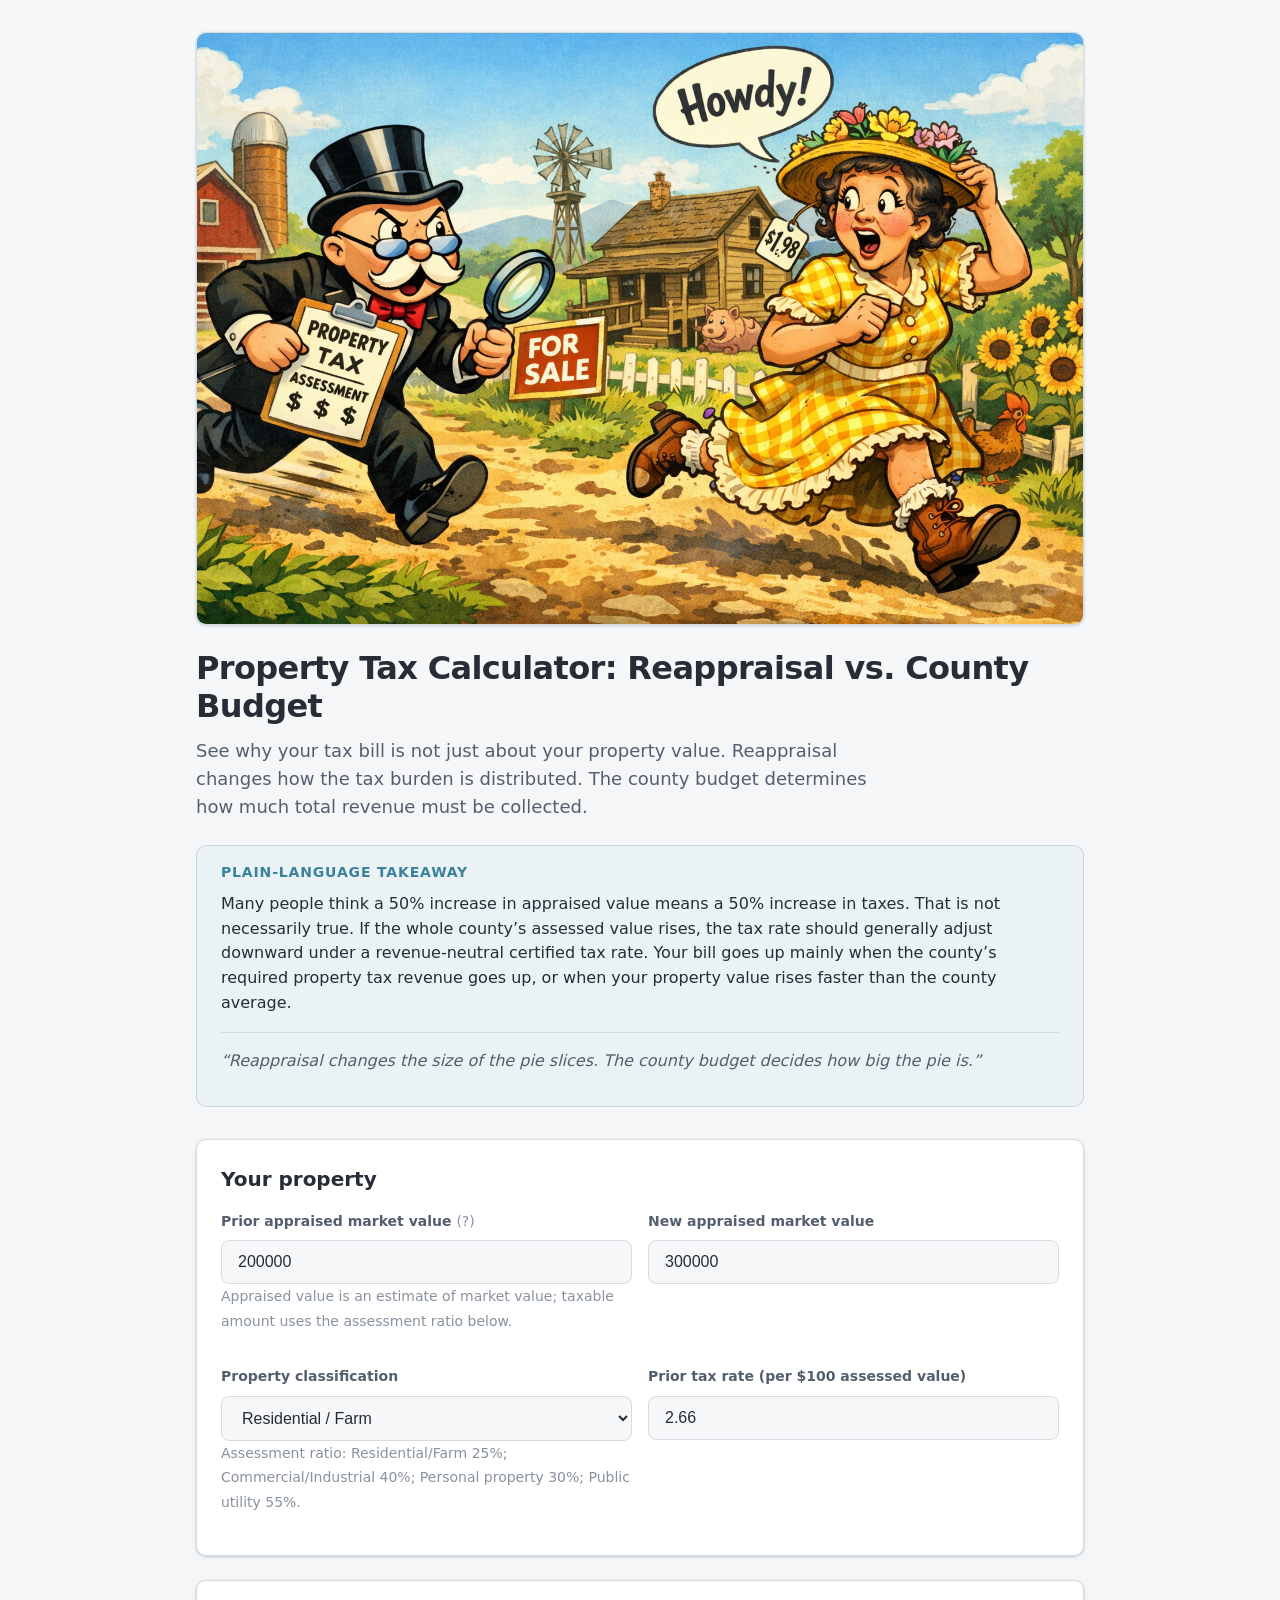
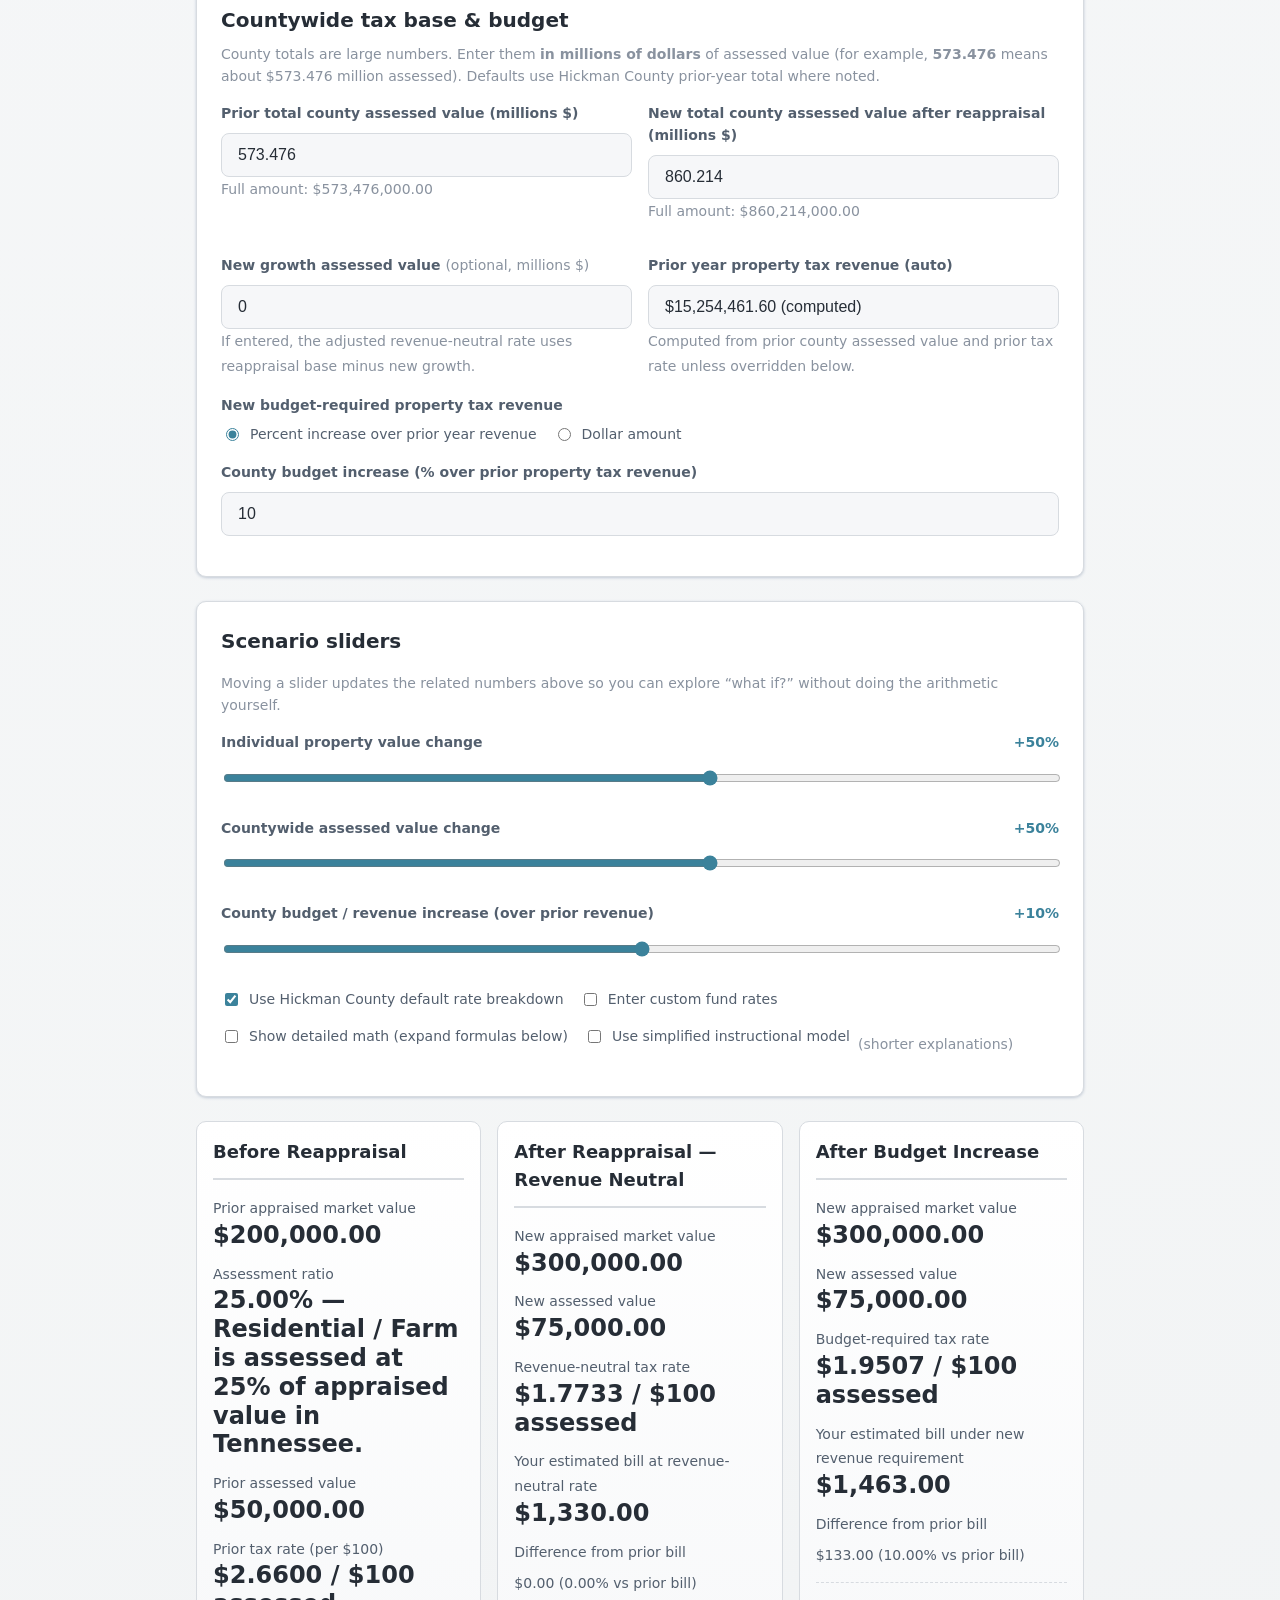
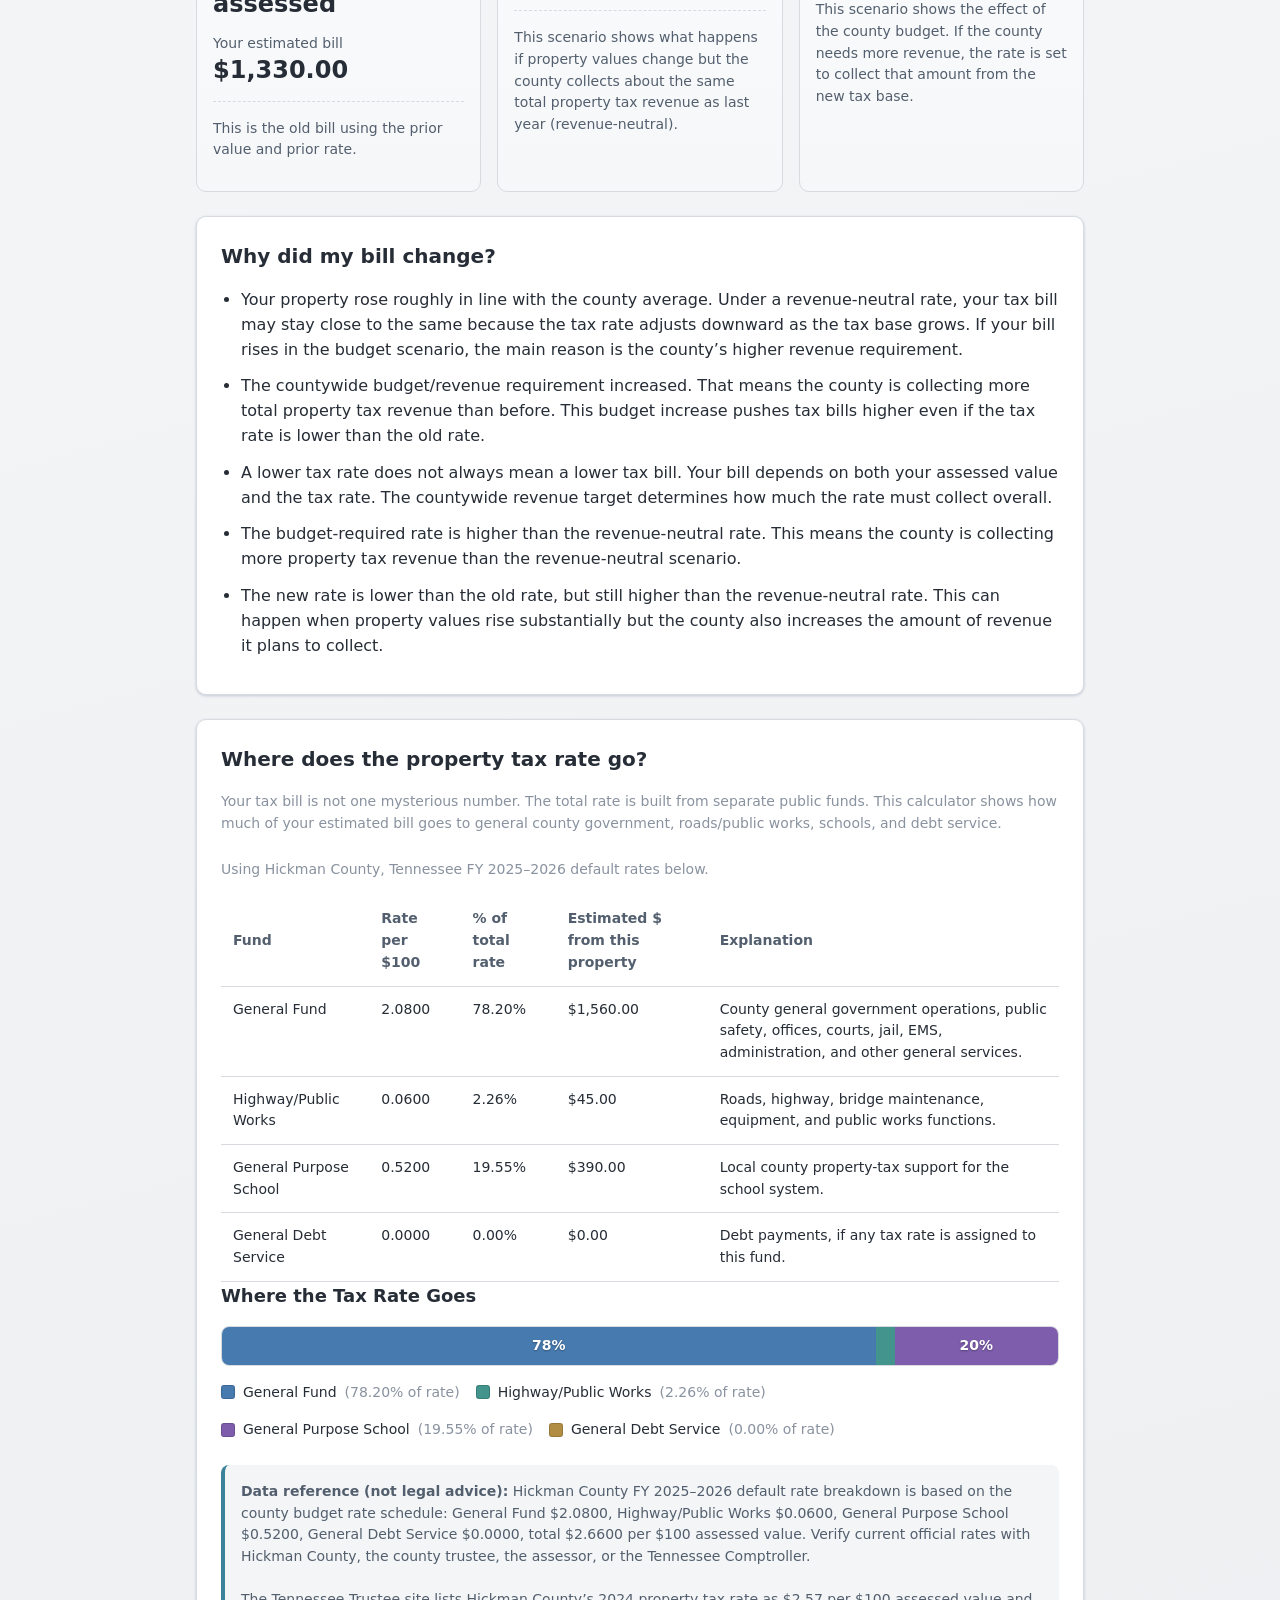
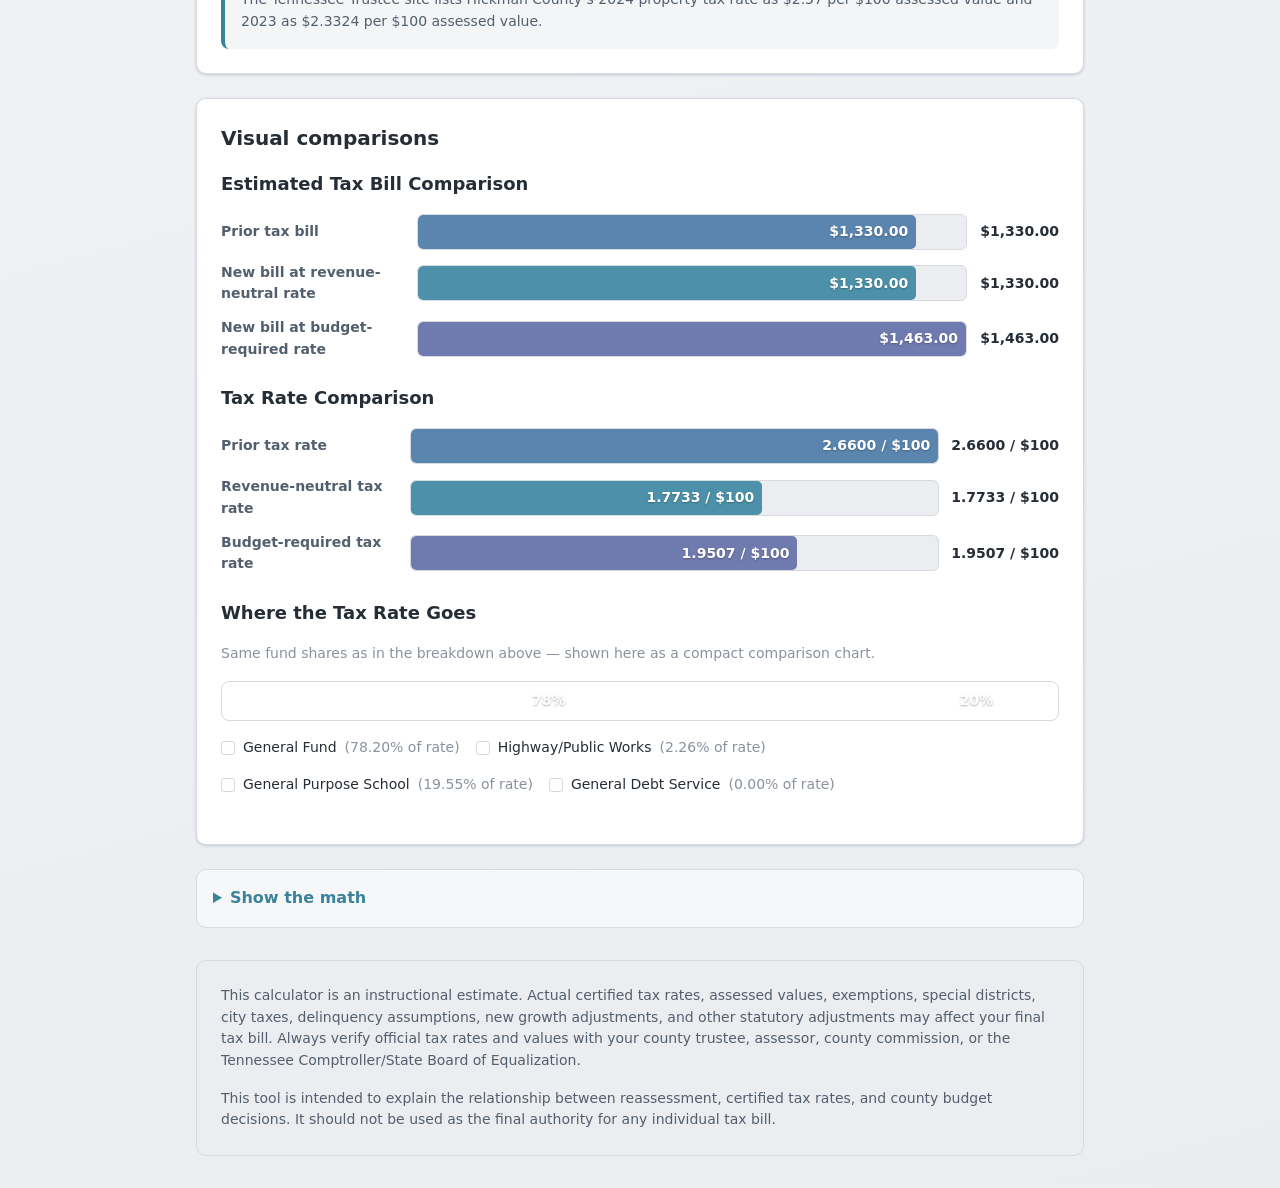
==== property-tax-calculator.html @ bc937585 "Add Property Tax Calculator feature to index.html and style it in site.css. This update introduces a" ====
<!DOCTYPE html>
<html lang="en">
<head>
  <meta charset="UTF-8">
  <meta name="viewport" content="width=device-width, initial-scale=1.0">
  <title>Property Tax Calculator: Reappraisal vs. County Budget — Tennessee</title>
  <style>
    /* Palette: civic dashboard — cool slate + muted teal accent (HSL) */
    :root {
      --hue-brand: 196;
      --hue-muted: 215;
      --gray-50: hsl(var(--hue-muted), 18%, 97%);
      --gray-100: hsl(var(--hue-muted), 14%, 93%);
      --gray-200: hsl(var(--hue-muted), 12%, 86%);
      --gray-400: hsl(var(--hue-muted), 10%, 58%);
      --gray-600: hsl(var(--hue-muted), 14%, 38%);
      --gray-800: hsl(var(--hue-muted), 18%, 18%);
      --accent: hsl(var(--hue-brand), 45%, 42%);
      --accent-soft: hsl(var(--hue-brand), 35%, 94%);
      --surface: hsl(0, 0%, 100%);
      --shadow: 0 1px 3px hsl(var(--hue-muted), 20%, 80%);
      --radius: 10px;
      --font-sans: system-ui, -apple-system, "Segoe UI", Roboto, "Helvetica Neue", Arial, sans-serif;
      --step--1: 0.875rem;
      --step-0: 1rem;
      --step-1: 1.125rem;
      --step-2: 1.25rem;
      --step-3: 1.5rem;
      --step-4: 2rem;
      --space-2: 8px;
      --space-3: 12px;
      --space-4: 16px;
      --space-6: 24px;
      --space-8: 32px;
      --max-width: 920px;
      --bar-1: hsl(210, 35%, 52%);
      --bar-2: hsl(196, 38%, 48%);
      --bar-3: hsl(230, 28%, 56%);
    }

    * {
      box-sizing: border-box;
    }

    body {
      margin: 0;
      font-family: var(--font-sans);
      font-size: var(--step-0);
      line-height: 1.55;
      color: var(--gray-800);
      background: linear-gradient(165deg, var(--gray-50) 0%, hsl(var(--hue-brand), 12%, 96%) 45%, var(--gray-100) 100%);
      min-height: 100vh;
    }

    .wrap {
      max-width: var(--max-width);
      margin: 0 auto;
      padding: var(--space-8) var(--space-4);
    }

    header.hero {
      margin-bottom: var(--space-8);
    }

    .hero-banner-wrap {
      margin: 0 0 var(--space-6);
      border-radius: var(--radius);
      overflow: hidden;
      border: 1px solid var(--gray-200);
      box-shadow: var(--shadow);
      line-height: 0;
      background: var(--gray-100);
    }

    .hero-banner {
      width: 100%;
      height: auto;
      display: block;
      vertical-align: middle;
    }

    h1 {
      font-size: var(--step-4);
      font-weight: 700;
      letter-spacing: -0.02em;
      margin: 0 0 var(--space-3);
      color: var(--gray-800);
      line-height: 1.2;
    }

    .subtitle {
      font-size: var(--step-1);
      color: var(--gray-600);
      margin: 0 0 var(--space-6);
      max-width: 62ch;
    }

    .callout {
      background: var(--accent-soft);
      border: 1px solid hsl(var(--hue-brand), 30%, 82%);
      border-radius: var(--radius);
      padding: var(--space-4) var(--space-6);
      margin-bottom: var(--space-6);
    }

    .callout strong {
      display: block;
      font-size: var(--step--1);
      text-transform: uppercase;
      letter-spacing: 0.06em;
      color: var(--accent);
      margin-bottom: var(--space-2);
    }

    .metaphor {
      font-style: italic;
      color: var(--gray-600);
      margin-top: var(--space-4);
      padding-top: var(--space-4);
      border-top: 1px solid var(--gray-200);
    }

    section.panel {
      background: var(--surface);
      border-radius: var(--radius);
      box-shadow: var(--shadow);
      padding: var(--space-6);
      margin-bottom: var(--space-6);
      border: 1px solid var(--gray-200);
    }

    section.panel h2 {
      font-size: var(--step-2);
      margin: 0 0 var(--space-4);
      color: var(--gray-800);
    }

    .grid-2 {
      display: grid;
      gap: var(--space-4);
    }

    @media (min-width: 640px) {
      .grid-2 {
        grid-template-columns: 1fr 1fr;
      }
    }

    label {
      display: block;
      font-size: var(--step--1);
      font-weight: 600;
      color: var(--gray-600);
      margin-bottom: var(--space-2);
    }

    input[type="number"],
    input[type="text"],
    select {
      width: 100%;
      padding: var(--space-3) var(--space-4);
      font-size: var(--step-0);
      border: 1px solid var(--gray-200);
      border-radius: 8px;
      background: var(--gray-50);
      color: var(--gray-800);
    }

    input:focus,
    select:focus {
      outline: 2px solid hsl(var(--hue-brand), 50%, 70%);
      outline-offset: 2px;
    }

    .hint {
      font-size: var(--step--1);
      color: var(--gray-400);
      margin-top: var(--space-2);
      font-weight: 400;
    }

    .field {
      margin-bottom: var(--space-4);
    }

    .field:last-child {
      margin-bottom: 0;
    }

    .slider-row {
      margin-bottom: var(--space-6);
    }

    .slider-row label {
      display: flex;
      justify-content: space-between;
      align-items: baseline;
      flex-wrap: wrap;
      gap: var(--space-2);
    }

    .slider-val {
      font-variant-numeric: tabular-nums;
      font-weight: 700;
      color: var(--accent);
    }

    input[type="range"] {
      width: 100%;
      margin-top: var(--space-2);
      accent-color: var(--accent);
    }

    .toggle-group {
      display: flex;
      flex-wrap: wrap;
      gap: var(--space-4);
      margin-bottom: var(--space-4);
    }

    .toggle-group label.inline {
      display: flex;
      align-items: flex-start;
      gap: var(--space-2);
      font-weight: 500;
      cursor: pointer;
      margin-bottom: 0;
    }

    .toggle-group input[type="radio"],
    .toggle-group input[type="checkbox"] {
      margin-top: 4px;
      accent-color: var(--accent);
    }

    .budget-mode {
      margin-bottom: var(--space-4);
    }

    .cards {
      display: grid;
      gap: var(--space-4);
      margin-bottom: var(--space-6);
    }

    @media (min-width: 900px) {
      .cards {
        grid-template-columns: repeat(3, 1fr);
      }
    }

    .card {
      border: 1px solid var(--gray-200);
      border-radius: var(--radius);
      padding: var(--space-4);
      background: linear-gradient(180deg, var(--surface) 0%, var(--gray-50) 100%);
    }

    .card h3 {
      font-size: var(--step-1);
      margin: 0 0 var(--space-4);
      padding-bottom: var(--space-3);
      border-bottom: 2px solid var(--gray-200);
      color: var(--gray-800);
    }

    .stat {
      margin-bottom: var(--space-3);
    }

    .stat .lbl {
      font-size: var(--step--1);
      color: var(--gray-600);
    }

    .stat .num {
      font-size: var(--step-3);
      font-weight: 700;
      font-variant-numeric: tabular-nums;
      color: var(--gray-800);
      line-height: 1.2;
    }

    .stat .delta {
      font-size: var(--step--1);
      font-variant-numeric: tabular-nums;
      color: var(--gray-600);
      margin-top: var(--space-2);
    }

    .card-note {
      font-size: var(--step--1);
      color: var(--gray-600);
      margin-top: var(--space-4);
      padding-top: var(--space-4);
      border-top: 1px dashed var(--gray-200);
    }

    .explain-section {
      margin-bottom: var(--space-6);
    }

    .explain-section h2 {
      font-size: var(--step-2);
      margin-bottom: var(--space-4);
    }

    .explain-list {
      margin: 0;
      padding-left: 1.25rem;
    }

    .explain-list li {
      margin-bottom: var(--space-3);
    }

    .chart-block {
      margin-bottom: var(--space-6);
    }

    .chart-block h3 {
      font-size: var(--step-1);
      margin: 0 0 var(--space-4);
    }

    .bar-chart {
      display: flex;
      flex-direction: column;
      gap: var(--space-3);
    }

    .bar-row {
      display: grid;
      grid-template-columns: minmax(140px, 1fr) 3fr auto;
      gap: var(--space-3);
      align-items: center;
    }

    @media (max-width: 520px) {
      .bar-row {
        grid-template-columns: 1fr;
      }
    }

    .bar-track {
      height: 36px;
      background: var(--gray-100);
      border-radius: 6px;
      overflow: hidden;
      border: 1px solid var(--gray-200);
    }

    .bar-fill {
      height: 100%;
      border-radius: 5px;
      display: flex;
      align-items: center;
      justify-content: flex-end;
      padding-right: var(--space-2);
      min-width: 2px;
      transition: width 0.2s ease;
    }

    .bar-fill span {
      font-size: var(--step--1);
      font-weight: 600;
      color: var(--surface);
      text-shadow: 0 1px 2px hsl(0, 0%, 0%, 0.25);
      white-space: nowrap;
    }

    .bar-label {
      font-size: var(--step--1);
      font-weight: 600;
      color: var(--gray-600);
    }

    .bar-end {
      font-variant-numeric: tabular-nums;
      font-weight: 700;
      font-size: var(--step--1);
      color: var(--gray-800);
      min-width: 5rem;
      text-align: right;
    }

    .stack-wrap {
      margin-top: var(--space-4);
    }

    .stack-bar {
      display: flex;
      height: 40px;
      border-radius: 8px;
      overflow: hidden;
      border: 1px solid var(--gray-200);
    }

    .stack-seg {
      display: flex;
      align-items: center;
      justify-content: center;
      font-size: var(--step--1);
      font-weight: 600;
      color: var(--surface);
      text-shadow: 0 1px 2px hsl(0, 0%, 0%, 0.3);
      min-width: 2px;
      transition: flex-basis 0.2s ease;
    }

    .fund-colors {
      --f0: hsl(210, 42%, 48%);
      --f1: hsl(175, 38%, 42%);
      --f2: hsl(265, 32%, 52%);
      --f3: hsl(40, 45%, 48%);
      --f4: hsl(300, 28%, 52%);
      --f5: hsl(15, 38%, 52%);
    }

    table.fund-table {
      width: 100%;
      border-collapse: collapse;
      font-size: var(--step--1);
      margin-top: var(--space-4);
    }

    table.fund-table th,
    table.fund-table td {
      text-align: left;
      padding: var(--space-3);
      border-bottom: 1px solid var(--gray-200);
    }

    table.fund-table th {
      font-size: var(--step--1);
      color: var(--gray-600);
      font-weight: 600;
    }

    table.fund-table td {
      vertical-align: top;
    }

    .fund-actions {
      margin-top: var(--space-4);
      display: flex;
      gap: var(--space-2);
      flex-wrap: wrap;
    }

    button {
      font-family: inherit;
      font-size: var(--step--1);
      padding: var(--space-3) var(--space-4);
      border-radius: 8px;
      border: 1px solid var(--gray-200);
      background: var(--surface);
      cursor: pointer;
      color: var(--gray-800);
    }

    button.primary {
      background: var(--accent);
      color: var(--surface);
      border-color: var(--accent);
    }

    button:focus-visible {
      outline: 2px solid var(--accent);
      outline-offset: 2px;
    }

    button.danger {
      color: hsl(230, 35%, 38%);
      border-color: var(--gray-200);
    }

    details.math-details {
      margin-top: var(--space-4);
      border: 1px solid var(--gray-200);
      border-radius: var(--radius);
      padding: var(--space-4);
      background: var(--gray-50);
    }

    details.math-details summary {
      font-weight: 700;
      cursor: pointer;
      color: var(--accent);
    }

    details.math-details .math-inner {
      margin-top: var(--space-4);
      font-size: var(--step--1);
    }

    details.math-details code {
      font-size: 0.95em;
      background: var(--surface);
      padding: 2px 6px;
      border-radius: 4px;
    }

    .math-line {
      margin-bottom: var(--space-4);
      padding-bottom: var(--space-4);
      border-bottom: 1px solid var(--gray-200);
    }

    .math-line:last-child {
      border-bottom: none;
      margin-bottom: 0;
      padding-bottom: 0;
    }

    footer.disclaimer {
      font-size: var(--step--1);
      color: var(--gray-600);
      padding: var(--space-6);
      background: var(--gray-100);
      border-radius: var(--radius);
      border: 1px solid var(--gray-200);
      margin-top: var(--space-8);
    }

    footer.disclaimer p {
      margin: 0 0 var(--space-4);
    }

    footer.disclaimer p:last-child {
      margin-bottom: 0;
    }

    .source-note {
      font-size: var(--step--1);
      color: var(--gray-600);
      margin-top: var(--space-4);
      padding: var(--space-4);
      background: hsl(var(--hue-muted), 15%, 96%);
      border-radius: 8px;
      border-left: 4px solid var(--accent);
    }

    .legend {
      display: flex;
      flex-wrap: wrap;
      gap: var(--space-4);
      margin-top: var(--space-4);
      font-size: var(--step--1);
    }

    .legend span {
      display: inline-flex;
      align-items: center;
      gap: var(--space-2);
    }

    .swatch {
      width: 14px;
      height: 14px;
      border-radius: 3px;
      flex-shrink: 0;
      border: 1px solid hsl(0, 0%, 0%, 0.15);
    }

    .hidden {
      display: none !important;
    }

    #fund-editor.custom-on table.fund-edit {
      width: 100%;
      margin-top: var(--space-4);
      font-size: var(--step--1);
    }

    #fund-editor.custom-on .fund-edit input {
      width: 100%;
      margin-bottom: 0;
    }

    #fund-editor.custom-on .fund-edit td {
      vertical-align: middle;
      padding: var(--space-2);
    }

    .readonly-note {
      font-size: var(--step--1);
      color: var(--gray-400);
      margin-top: var(--space-2);
    }
  </style>
</head>
<body>
  <div class="wrap">
    <header class="hero">
      <div class="hero-banner-wrap">
        <img
          src="images/property-tax-calculator-banner.png"
          width="1200"
          height="400"
          class="hero-banner"
          alt="Cartoon-style illustration of a rural Tennessee farm scene with a property tax assessment theme."
          decoding="async"
          fetchpriority="high"
        >
      </div>
      <h1>Property Tax Calculator: Reappraisal vs. County Budget</h1>
      <p class="subtitle">See why your tax bill is not just about your property value. Reappraisal changes how the tax burden is distributed. The county budget determines how much total revenue must be collected.</p>
      <div class="callout">
        <strong>Plain-language takeaway</strong>
        Many people think a 50% increase in appraised value means a 50% increase in taxes. That is not necessarily true. If the whole county’s assessed value rises, the tax rate should generally adjust downward under a revenue-neutral certified tax rate. Your bill goes up mainly when the county’s required property tax revenue goes up, or when your property value rises faster than the county average.
        <p class="metaphor">“Reappraisal changes the size of the pie slices. The county budget decides how big the pie is.”</p>
      </div>
    </header>

    <section class="panel" aria-labelledby="inputs-property">
      <h2 id="inputs-property">Your property</h2>
      <div class="grid-2">
        <div class="field">
          <label for="priorMarket">Prior appraised market value <span class="hint" title="Estimated market value before reappraisal.">(?)</span></label>
          <input type="number" id="priorMarket" min="0" step="1000" value="200000">
          <span class="hint">Appraised value is an estimate of market value; taxable amount uses the assessment ratio below.</span>
        </div>
        <div class="field">
          <label for="newMarket">New appraised market value</label>
          <input type="number" id="newMarket" min="0" step="1000" value="300000">
        </div>
        <div class="field">
          <label for="propertyClass">Property classification</label>
          <select id="propertyClass">
            <option value="residential_farm" selected>Residential / Farm</option>
            <option value="commercial_industrial">Commercial / Industrial</option>
            <option value="personal_property">Personal Property</option>
            <option value="public_utility">Public Utility</option>
          </select>
          <span class="hint">Assessment ratio: Residential/Farm 25%; Commercial/Industrial 40%; Personal property 30%; Public utility 55%.</span>
        </div>
        <div class="field">
          <label for="priorTaxRate">Prior tax rate (per $100 assessed value)</label>
          <input type="number" id="priorTaxRate" min="0" step="0.0001" value="2.66">
        </div>
      </div>
    </section>

    <section class="panel" aria-labelledby="inputs-county">
      <h2 id="inputs-county">Countywide tax base &amp; budget</h2>
      <p class="hint" style="margin-top:-8px;margin-bottom:var(--space-4);">County totals are large numbers. Enter them <strong>in millions of dollars</strong> of assessed value (for example, <strong>573.476</strong> means about $573.476 million assessed). Defaults use Hickman County prior-year total where noted.</p>
      <div class="grid-2">
        <div class="field">
          <label for="priorCountyAssessed">Prior total county assessed value (millions $)</label>
          <input type="number" id="priorCountyAssessed" min="0" step="0.001" value="573.476">
          <span class="hint">Full amount: <span id="priorCountyAssessedFull">—</span></span>
        </div>
        <div class="field">
          <label for="newCountyAssessed">New total county assessed value after reappraisal (millions $)</label>
          <input type="number" id="newCountyAssessed" min="0" step="0.001" value="860.214">
          <span class="hint">Full amount: <span id="newCountyAssessedFull">—</span></span>
        </div>
        <div class="field">
          <label for="newGrowthAssessed">New growth assessed value <span class="hint">(optional, millions $)</span></label>
          <input type="number" id="newGrowthAssessed" min="0" step="1" value="0">
          <span class="hint">If entered, the adjusted revenue-neutral rate uses reappraisal base minus new growth.</span>
        </div>
        <div class="field">
          <label for="priorRevenueDisplay">Prior year property tax revenue (auto)</label>
          <input type="text" id="priorRevenueDisplay" readonly aria-live="polite" value="">
          <span class="hint">Computed from prior county assessed value and prior tax rate unless overridden below.</span>
        </div>
      </div>

      <div class="field budget-mode">
        <span class="lbl" style="margin-bottom:var(--space-2);display:block;font-weight:600;font-size:var(--step--1);color:var(--gray-600);">New budget-required property tax revenue</span>
        <div class="toggle-group" role="radiogroup" aria-label="Budget revenue entry mode">
          <label class="inline"><input type="radio" name="budgetMode" id="budgetModePct" value="percent" checked> Percent increase over prior year revenue</label>
          <label class="inline"><input type="radio" name="budgetMode" id="budgetModeDollar" value="dollar"> Dollar amount</label>
        </div>
        <div id="budgetPctWrap" class="field">
          <label for="budgetIncreasePct">County budget increase (% over prior property tax revenue)</label>
          <input type="number" id="budgetIncreasePct" step="0.1" value="10">
        </div>
        <div id="budgetDollarWrap" class="field hidden">
          <label for="budgetRevenueDollar">Budget-required revenue ($)</label>
          <input type="number" id="budgetRevenueDollar" min="0" step="1000" value="">
        </div>
      </div>
    </section>

    <section class="panel" aria-labelledby="scenario-controls">
      <h2 id="scenario-controls">Scenario sliders</h2>
      <p class="hint" style="margin-top:0;margin-bottom:var(--space-4);">Moving a slider updates the related numbers above so you can explore “what if?” without doing the arithmetic yourself.</p>

      <div class="slider-row">
        <label for="sliderIndividual">
          Individual property value change
          <span class="slider-val" id="sliderIndividualLabel">+50%</span>
        </label>
        <input type="range" id="sliderIndividual" min="-20" max="100" value="50" step="1">
      </div>

      <div class="slider-row">
        <label for="sliderCountywide">
          Countywide assessed value change
          <span class="slider-val" id="sliderCountywideLabel">+50%</span>
        </label>
        <input type="range" id="sliderCountywide" min="-20" max="100" value="50" step="1">
      </div>

      <div class="slider-row">
        <label for="sliderBudget">
          County budget / revenue increase (over prior revenue)
          <span class="slider-val" id="sliderBudgetLabel">+10%</span>
        </label>
        <input type="range" id="sliderBudget" min="-10" max="30" value="10" step="0.5">
      </div>

      <div class="toggle-group">
        <label class="inline"><input type="checkbox" id="useHickmanFunds" checked> Use Hickman County default rate breakdown</label>
        <label class="inline"><input type="checkbox" id="useCustomFunds"> Enter custom fund rates</label>
      </div>
      <div class="toggle-group">
        <label class="inline"><input type="checkbox" id="showDetailedMath"> Show detailed math (expand formulas below)</label>
        <label class="inline"><input type="checkbox" id="simplifiedModel"> Use simplified instructional model <span class="hint">(shorter explanations)</span></label>
      </div>
    </section>

    <div class="cards" role="region" aria-label="Results">
      <article class="card" aria-labelledby="card-before">
        <h3 id="card-before">Before Reappraisal</h3>
        <div class="stat"><span class="lbl">Prior appraised market value</span><div class="num" id="outPriorMarket">—</div></div>
        <div class="stat"><span class="lbl">Assessment ratio</span><div class="num" id="outRatio">—</div></div>
        <div class="stat"><span class="lbl">Prior assessed value</span><div class="num" id="outPriorAssessed">—</div></div>
        <div class="stat"><span class="lbl">Prior tax rate (per $100)</span><div class="num" id="outPriorRate">—</div></div>
        <div class="stat"><span class="lbl">Your estimated bill</span><div class="num" id="outPriorBill">—</div></div>
        <p class="card-note">This is the old bill using the prior value and prior rate.</p>
      </article>

      <article class="card" aria-labelledby="card-rn">
        <h3 id="card-rn">After Reappraisal — Revenue Neutral</h3>
        <div class="stat"><span class="lbl">New appraised market value</span><div class="num" id="outNewMarketRn">—</div></div>
        <div class="stat"><span class="lbl">New assessed value</span><div class="num" id="outNewAssessedRn">—</div></div>
        <div class="stat"><span class="lbl">Revenue-neutral tax rate</span><div class="num" id="outRnRate">—</div></div>
        <div class="stat"><span class="lbl">Your estimated bill at revenue-neutral rate</span><div class="num" id="outBillRn">—</div></div>
        <div class="stat"><span class="lbl">Difference from prior bill</span><div class="delta" id="outDeltaRn">—</div></div>
        <p class="card-note">This scenario shows what happens if property values change but the county collects about the same total property tax revenue as last year (revenue-neutral).</p>
      </article>

      <article class="card" aria-labelledby="card-budget">
        <h3 id="card-budget">After Budget Increase</h3>
        <div class="stat"><span class="lbl">New appraised market value</span><div class="num" id="outNewMarketBd">—</div></div>
        <div class="stat"><span class="lbl">New assessed value</span><div class="num" id="outNewAssessedBd">—</div></div>
        <div class="stat"><span class="lbl">Budget-required tax rate</span><div class="num" id="outAdoptedRate">—</div></div>
        <div class="stat"><span class="lbl">Your estimated bill under new revenue requirement</span><div class="num" id="outBillBd">—</div></div>
        <div class="stat"><span class="lbl">Difference from prior bill</span><div class="delta" id="outDeltaBd">—</div></div>
        <p class="card-note">This scenario shows the effect of the county budget. If the county needs more revenue, the rate is set to collect that amount from the new tax base.</p>
      </article>
    </div>

    <section class="explain-section panel" aria-labelledby="why-change">
      <h2 id="why-change">Why did my bill change?</h2>
      <ul class="explain-list" id="explainList"></ul>
    </section>

    <section class="panel fund-colors" aria-labelledby="fund-section">
      <h2 id="fund-section">Where does the property tax rate go?</h2>
      <p class="hint">Your tax bill is not one mysterious number. The total rate is built from separate public funds. This calculator shows how much of your estimated bill goes to general county government, roads/public works, schools, and debt service.</p>

      <div id="fund-editor">
        <div class="toggle-group" style="margin-top:var(--space-4);">
          <span id="fundModeNote" class="readonly-note">Using Hickman County, Tennessee FY 2025–2026 default rates below.</span>
        </div>

        <table class="fund-table" id="fundTable">
          <thead>
            <tr>
              <th>Fund</th>
              <th>Rate per $100</th>
              <th>% of total rate</th>
              <th>Estimated $ from this property</th>
              <th>Explanation</th>
            </tr>
          </thead>
          <tbody id="fundTableBody"></tbody>
        </table>

        <div class="chart-block">
          <h3>Where the Tax Rate Goes</h3>
          <div class="stack-wrap">
            <div class="stack-bar" id="stackedFundBar" role="img" aria-label="Stacked bar of fund shares of total rate"></div>
          </div>
          <div class="legend" id="fundLegend"></div>
        </div>

        <div id="customFundEditor" class="hidden">
          <table class="fund-edit">
            <thead>
              <tr>
                <th>Fund name</th>
                <th>Rate ($ / $100)</th>
                <th>Description</th>
                <th></th>
              </tr>
            </thead>
            <tbody id="customFundRows"></tbody>
          </table>
          <div class="fund-actions">
            <button type="button" class="primary" id="btnAddFund">Add fund row</button>
          </div>
        </div>
      </div>

      <div class="source-note">
        <strong>Data reference (not legal advice):</strong> Hickman County FY 2025–2026 default rate breakdown is based on the county budget rate schedule: General Fund $2.0800, Highway/Public Works $0.0600, General Purpose School $0.5200, General Debt Service $0.0000, total $2.6600 per $100 assessed value. Verify current official rates with Hickman County, the county trustee, the assessor, or the Tennessee Comptroller.<br><br>
        The Tennessee Trustee site lists Hickman County’s 2024 property tax rate as $2.57 per $100 assessed value and 2023 as $2.3324 per $100 assessed value.
      </div>
    </section>

    <section class="panel">
      <h2>Visual comparisons</h2>

      <div class="chart-block">
        <h3>Estimated Tax Bill Comparison</h3>
        <div class="bar-chart" id="billBarChart"></div>
      </div>

      <div class="chart-block">
        <h3>Tax Rate Comparison</h3>
        <div class="bar-chart" id="rateBarChart"></div>
      </div>

      <div class="chart-block">
        <h3>Where the Tax Rate Goes</h3>
        <p class="hint">Same fund shares as in the breakdown above — shown here as a compact comparison chart.</p>
        <div class="stack-wrap">
          <div class="stack-bar" id="stackedFundBarViz" role="img" aria-label="Stacked bar of fund shares of total rate"></div>
        </div>
        <div class="legend" id="fundLegendViz"></div>
      </div>
    </section>

    <details class="math-details" id="mathDetailsBlock">
      <summary>Show the math</summary>
      <div class="math-inner" id="mathInner"></div>
    </details>

    <footer class="disclaimer">
      <p>This calculator is an instructional estimate. Actual certified tax rates, assessed values, exemptions, special districts, city taxes, delinquency assumptions, new growth adjustments, and other statutory adjustments may affect your final tax bill. Always verify official tax rates and values with your county trustee, assessor, county commission, or the Tennessee Comptroller/State Board of Equalization.</p>
      <p>This tool is intended to explain the relationship between reassessment, certified tax rates, and county budget decisions. It should not be used as the final authority for any individual tax bill.</p>
    </footer>
  </div>

  <script>
(function () {
  'use strict';

  const ASSESSMENT_RATIOS = {
    residential_farm: 0.25,
    commercial_industrial: 0.40,
    personal_property: 0.30,
    public_utility: 0.55
  };

  const DEFAULT_FUND_RATES = [
    {
      fund: 'General Fund',
      rate: 2.08,
      description: 'County general government operations, public safety, offices, courts, jail, EMS, administration, and other general services.'
    },
    {
      fund: 'Highway/Public Works',
      rate: 0.06,
      description: 'Roads, highway, bridge maintenance, equipment, and public works functions.'
    },
    {
      fund: 'General Purpose School',
      rate: 0.52,
      description: 'Local county property-tax support for the school system.'
    },
    {
      fund: 'General Debt Service',
      rate: 0.00,
      description: 'Debt payments, if any tax rate is assigned to this fund.'
    }
  ];

  const HICKMAN_TOTAL_RATE = DEFAULT_FUND_RATES.reduce((s, f) => s + f.rate, 0);

  /** Countywide assessed inputs are in millions of dollars; formulas use full dollars. */
  const COUNTY_ASSESSED_SCALE = 1e6;

  const ASSESSMENT_RATIO_HELP = {
    residential_farm: 'Residential / Farm is assessed at 25% of appraised value in Tennessee.',
    commercial_industrial: 'Commercial / Industrial is assessed at 40% of appraised value.',
    personal_property: 'Personal property is assessed at 30% of appraised value.',
    public_utility: 'Public utility property is assessed at 55% of appraised value.'
  };

  const FUND_STACK_COLORS = [
    'var(--f0)', 'var(--f1)', 'var(--f2)', 'var(--f3)', 'var(--f4)', 'var(--f5)'
  ];

  const APPROX_EQUAL_THRESHOLD = 0.02;

  let sliderSyncLock = false;
  let customFunds = JSON.parse(JSON.stringify(DEFAULT_FUND_RATES));

  function getNumber(id) {
    const el = document.getElementById(id);
    if (!el) return NaN;
    const v = parseFloat(el.value, 10);
    return Number.isFinite(v) ? v : NaN;
  }

  /** Prior/new/growth county assessed fields store millions; return full assessed dollars. */
  function getCountyAssessedDollars(id) {
    const m = getNumber(id);
    return Number.isFinite(m) ? m * COUNTY_ASSESSED_SCALE : NaN;
  }

  function setText(id, value) {
    const el = document.getElementById(id);
    if (el) el.textContent = value;
  }

  function formatCurrency(value) {
    if (!Number.isFinite(value)) return '—';
    return new Intl.NumberFormat('en-US', { style: 'currency', currency: 'USD', maximumFractionDigits: 2 }).format(value);
  }

  function formatRate(value) {
    if (!Number.isFinite(value)) return '—';
    return '$' + value.toLocaleString('en-US', { minimumFractionDigits: 4, maximumFractionDigits: 4 }) + ' / $100 assessed';
  }

  function formatPercent(value) {
    if (!Number.isFinite(value)) return '—';
    return (value * 100).toFixed(2) + '%';
  }

  function formatPercentPts(value) {
    if (!Number.isFinite(value)) return '—';
    return (value >= 0 ? '+' : '') + (value * 100).toFixed(2) + ' pts';
  }

  function formatDeltaVsPrior(delta, priorBill) {
    if (!Number.isFinite(delta)) return '—';
    const cur = formatCurrency(delta);
    if (!Number.isFinite(priorBill) || priorBill <= 0) {
      return cur + ' (percent vs prior not shown when prior bill is $0)';
    }
    return cur + ' (' + formatPercent(delta / priorBill) + ' vs prior bill)';
  }

  function calculateAssessmentRatio(propertyClass) {
    return ASSESSMENT_RATIOS[propertyClass] ?? ASSESSMENT_RATIOS.residential_farm;
  }

  function calculateAssessedValue(appraisedValue, assessmentRatio) {
    return appraisedValue * assessmentRatio;
  }

  function calculateTaxBill(assessedValue, taxRate) {
    return (assessedValue / 100) * taxRate;
  }

  function calculatePriorRevenue(priorTotalAssessedValue, priorTaxRate) {
    return (priorTotalAssessedValue / 100) * priorTaxRate;
  }

  function calculateRevenueNeutralRate(priorRevenue, newTotalAssessedValue) {
    if (newTotalAssessedValue <= 0) return NaN;
    return priorRevenue / (newTotalAssessedValue / 100);
  }

  function calculateAdjustedRevenueNeutralRate(priorRevenue, newTotalAssessedValue, newGrowthAssessedValue) {
    const growth = Math.max(0, newGrowthAssessedValue || 0);
    const adjustedBase = newTotalAssessedValue - growth;
    if (adjustedBase <= 0) return calculateRevenueNeutralRate(priorRevenue, newTotalAssessedValue);
    return priorRevenue / (adjustedBase / 100);
  }

  function calculateBudgetRequiredRate(newBudgetRequiredRevenue, newTotalAssessedValue) {
    if (newTotalAssessedValue <= 0) return NaN;
    return newBudgetRequiredRevenue / (newTotalAssessedValue / 100);
  }

  function calculatePercentChange(oldValue, newValue) {
    if (!Number.isFinite(oldValue) || oldValue === 0 || !Number.isFinite(newValue)) return NaN;
    return (newValue - oldValue) / oldValue;
  }

  function calculateFundShare(fundRate, totalRate) {
    if (!Number.isFinite(totalRate) || totalRate === 0) return NaN;
    return fundRate / totalRate;
  }

  function calculateFundTaxAmount(propertyAssessedValue, fundRate) {
    return (propertyAssessedValue / 100) * fundRate;
  }

  function clamp(n, min, max) {
    return Math.min(max, Math.max(min, n));
  }

  function syncSlidersFromInputs() {
    const priorM = getNumber('priorMarket');
    const newM = getNumber('newMarket');
    const priorC = getCountyAssessedDollars('priorCountyAssessed');
    const newC = getCountyAssessedDollars('newCountyAssessed');
    let indPct = 0;
    if (Number.isFinite(priorM) && priorM > 0 && Number.isFinite(newM)) {
      indPct = ((newM - priorM) / priorM) * 100;
    }
    let cntPct = 0;
    if (Number.isFinite(priorC) && priorC > 0 && Number.isFinite(newC)) {
      cntPct = ((newC - priorC) / priorC) * 100;
    }
    sliderSyncLock = true;
    document.getElementById('sliderIndividual').value = String(clamp(Math.round(indPct), -20, 100));
    document.getElementById('sliderCountywide').value = String(clamp(Math.round(cntPct), -20, 100));
    const mode = document.querySelector('input[name="budgetMode"]:checked')?.value;
    if (mode === 'percent') {
      const p = getNumber('budgetIncreasePct');
      if (Number.isFinite(p)) {
        document.getElementById('sliderBudget').value = String(clamp(p, -10, 30));
      }
    }
    sliderSyncLock = false;
    updateSliderLabels();
  }

  function updateSliderLabels() {
    const si = parseFloat(document.getElementById('sliderIndividual').value, 10);
    const sc = parseFloat(document.getElementById('sliderCountywide').value, 10);
    const sb = parseFloat(document.getElementById('sliderBudget').value, 10);
    document.getElementById('sliderIndividualLabel').textContent = (si >= 0 ? '+' : '') + si + '%';
    document.getElementById('sliderCountywideLabel').textContent = (sc >= 0 ? '+' : '') + sc + '%';
    document.getElementById('sliderBudgetLabel').textContent = (sb >= 0 ? '+' : '') + sb.toFixed(1).replace(/\.0$/, '') + '%';
  }

  function applyIndividualSlider() {
    if (sliderSyncLock) return;
    const pct = parseFloat(document.getElementById('sliderIndividual').value, 10) / 100;
    const prior = getNumber('priorMarket');
    if (!Number.isFinite(prior) || prior <= 0) return;
    document.getElementById('newMarket').value = String(Math.round(prior * (1 + pct)));
    updateCalculator();
  }

  function applyCountywideSlider() {
    if (sliderSyncLock) return;
    const pct = parseFloat(document.getElementById('sliderCountywide').value, 10) / 100;
    const prior = getCountyAssessedDollars('priorCountyAssessed');
    if (!Number.isFinite(prior) || prior <= 0) return;
    const newFull = prior * (1 + pct);
    const newMillions = newFull / COUNTY_ASSESSED_SCALE;
    document.getElementById('newCountyAssessed').value = String(Math.round(newMillions * 10000) / 10000);
    updateCalculator();
  }

  function applyBudgetSlider() {
    if (sliderSyncLock) return;
    const pct = parseFloat(document.getElementById('sliderBudget').value, 10);
    document.getElementById('budgetModePct').checked = true;
    document.getElementById('budgetIncreasePct').value = String(pct);
    toggleBudgetModeUI();
    updateCalculator();
  }

  function toggleBudgetModeUI() {
    const dollar = document.querySelector('input[name="budgetMode"]:checked')?.value === 'dollar';
    document.getElementById('budgetPctWrap').classList.toggle('hidden', dollar);
    document.getElementById('budgetDollarWrap').classList.toggle('hidden', !dollar);
    const slider = document.getElementById('sliderBudget');
    slider.disabled = dollar;
    document.getElementById('sliderBudgetLabel').style.opacity = dollar ? '0.5' : '1';
  }

  function getFundList() {
    const useCustom = document.getElementById('useCustomFunds').checked;
    if (!useCustom) return DEFAULT_FUND_RATES.map(function (f) { return { fund: f.fund, rate: f.rate, description: f.description }; });
    return customFunds.map(function (f) {
      return {
        fund: f.fund || 'Fund',
        rate: Number.isFinite(parseFloat(f.rate, 10)) ? parseFloat(f.rate, 10) : 0,
        description: f.description || ''
      };
    });
  }

  function getTotalFundRate(funds) {
    return funds.reduce(function (s, f) { return s + f.rate; }, 0);
  }

  function renderFundTable(assessedValueForFunds, totalRateForDisplay) {
    const tbody = document.getElementById('fundTableBody');
    tbody.innerHTML = '';
    const funds = getFundList();
    const total = totalRateForDisplay > 0 ? totalRateForDisplay : getTotalFundRate(funds);
    funds.forEach(function (row, i) {
      const share = calculateFundShare(row.rate, total);
      const amt = calculateFundTaxAmount(assessedValueForFunds, row.rate);
      const tr = document.createElement('tr');
      tr.innerHTML =
        '<td>' + escapeHtml(row.fund) + '</td>' +
        '<td>' + (Number.isFinite(row.rate) ? row.rate.toFixed(4) : '—') + '</td>' +
        '<td>' + (Number.isFinite(share) ? (share * 100).toFixed(2) + '%' : '—') + '</td>' +
        '<td>' + formatCurrency(amt) + '</td>' +
        '<td>' + escapeHtml(row.description) + '</td>';
      tbody.appendChild(tr);
    });
  }

  function escapeHtml(s) {
    const d = document.createElement('div');
    d.textContent = s;
    return d.innerHTML;
  }

  function renderStackedFundBarInto(barEl, legendEl, totalRate) {
    const funds = getFundList();
    const total = totalRate > 0 ? totalRate : getTotalFundRate(funds);
    barEl.innerHTML = '';
    legendEl.innerHTML = '';
    if (total <= 0 || !Number.isFinite(total)) {
      barEl.textContent = 'Enter positive fund rates to see the chart.';
      return;
    }
    funds.forEach(function (f, i) {
      if (f.rate <= 0) return;
      const pct = (f.rate / total) * 100;
      const seg = document.createElement('div');
      seg.className = 'stack-seg';
      seg.style.flex = '0 0 ' + pct + '%';
      seg.style.background = FUND_STACK_COLORS[i % FUND_STACK_COLORS.length];
      if (pct > 8) seg.textContent = pct.toFixed(0) + '%';
      barEl.appendChild(seg);
    });
    funds.forEach(function (f, i) {
      const leg = document.createElement('span');
      leg.innerHTML = '<span class="swatch" style="background:' + FUND_STACK_COLORS[i % FUND_STACK_COLORS.length] + '"></span> ' + escapeHtml(f.fund) +
        ' <span style="color:var(--gray-400);font-weight:400;">(' + (total > 0 ? ((f.rate / total) * 100).toFixed(2) : '0') + '% of rate)</span>';
      legendEl.appendChild(leg);
    });
  }

  function renderStackedFundBar(totalRate) {
    renderStackedFundBarInto(document.getElementById('stackedFundBar'), document.getElementById('fundLegend'), totalRate);
    var vizBar = document.getElementById('stackedFundBarViz');
    var vizLeg = document.getElementById('fundLegendViz');
    if (vizBar && vizLeg) {
      renderStackedFundBarInto(vizBar, vizLeg, totalRate);
    }
  }

  function renderBillBarChart(priorBill, billRn, billBd) {
    const container = document.getElementById('billBarChart');
    container.innerHTML = '';
    const rows = [
      { label: 'Prior tax bill', value: priorBill, color: 'var(--bar-1)' },
      { label: 'New bill at revenue-neutral rate', value: billRn, color: 'var(--bar-2)' },
      { label: 'New bill at budget-required rate', value: billBd, color: 'var(--bar-3)' }
    ];
    const maxV = Math.max(1, ...rows.map(function (r) { return Math.abs(r.value) || 0; }));
    rows.forEach(function (r) {
      const pct = (Math.abs(r.value) / maxV) * 100;
      const row = document.createElement('div');
      row.className = 'bar-row';
      row.innerHTML =
        '<span class="bar-label">' + escapeHtml(r.label) + '</span>' +
        '<div class="bar-track"><div class="bar-fill" style="width:' + pct + '%;background:' + r.color + '"><span>' + formatCurrency(r.value) + '</span></div></div>' +
        '<span class="bar-end">' + formatCurrency(r.value) + '</span>';
      container.appendChild(row);
    });
  }

  function renderRateBarChart(priorRate, rnRate, adoptedRate) {
    const container = document.getElementById('rateBarChart');
    container.innerHTML = '';
    const rows = [
      { label: 'Prior tax rate', value: priorRate, color: 'var(--bar-1)' },
      { label: 'Revenue-neutral tax rate', value: rnRate, color: 'var(--bar-2)' },
      { label: 'Budget-required tax rate', value: adoptedRate, color: 'var(--bar-3)' }
    ];
    const maxV = Math.max(0.01, ...rows.map(function (r) { return Math.abs(r.value) || 0; }));
    rows.forEach(function (r) {
      const pct = (Math.abs(r.value) / maxV) * 100;
      const row = document.createElement('div');
      row.className = 'bar-row';
      const disp = Number.isFinite(r.value) ? r.value.toFixed(4) + ' / $100' : '—';
      row.innerHTML =
        '<span class="bar-label">' + escapeHtml(r.label) + '</span>' +
        '<div class="bar-track"><div class="bar-fill" style="width:' + pct + '%;background:' + r.color + '"><span>' + disp + '</span></div></div>' +
        '<span class="bar-end">' + disp + '</span>';
      container.appendChild(row);
    });
  }

  function renderExplanation(state) {
    const ul = document.getElementById('explainList');
    ul.innerHTML = '';
    const simp = document.getElementById('simplifiedModel').checked;
    const lines = [];

    const indPct = state.individualValueChangePct;
    const cntPct = state.countywideValueChangePct;
    const budgetPct = state.budgetRevenueChangePct;

    const approxEqual =
      Number.isFinite(indPct) &&
      Number.isFinite(cntPct) &&
      Math.abs(indPct - cntPct) <= APPROX_EQUAL_THRESHOLD;

    if (approxEqual) {
      lines.push(simp
        ? 'Your property rose about as much as the county average. Under a revenue-neutral rate, your bill may stay similar; a higher bill in the budget scenario usually reflects a higher county revenue need.'
        : 'Your property rose roughly in line with the county average. Under a revenue-neutral rate, your tax bill may stay close to the same because the tax rate adjusts downward as the tax base grows. If your bill rises in the budget scenario, the main reason is the county’s higher revenue requirement.');
    } else if (Number.isFinite(indPct) && Number.isFinite(cntPct) && indPct > cntPct + APPROX_EQUAL_THRESHOLD) {
      lines.push(simp
        ? 'Your property rose faster than the county average. Even at a revenue-neutral rate, your bill can rise because your share of the county tax base grew.'
        : 'Your property rose faster than the county average. Even under a revenue-neutral rate, your tax bill may increase because your property now represents a larger share of the county’s total tax base.');
    } else if (Number.isFinite(indPct) && Number.isFinite(cntPct) && indPct < cntPct - APPROX_EQUAL_THRESHOLD) {
      lines.push(simp
        ? 'Your property rose slower than the county average. Under a revenue-neutral rate, your bill may rise less than average, stay flat, or fall.'
        : 'Your property rose slower than the county average. Under a revenue-neutral rate, your bill may increase less than average, stay flat, or even decrease, because your property represents a smaller share of the county’s total tax base than before.');
    }

    if (Number.isFinite(budgetPct) && budgetPct > 0.001) {
      lines.push(simp
        ? 'The county’s budget called for more property tax revenue than before, which lifts bills compared with the revenue-neutral case.'
        : 'The countywide budget/revenue requirement increased. That means the county is collecting more total property tax revenue than before. This budget increase pushes tax bills higher even if the tax rate is lower than the old rate.');
    }

    if (Number.isFinite(state.priorTaxRate) && Number.isFinite(state.adoptedRate) &&
        state.adoptedRate < state.priorTaxRate &&
        Number.isFinite(state.billBd) && Number.isFinite(state.priorBill) &&
        state.billBd > state.priorBill) {
      lines.push(simp
        ? 'A lower rate can still pair with a higher bill when assessed value rises enough—or when the county raises its revenue target.'
        : 'A lower tax rate does not always mean a lower tax bill. Your bill depends on both your assessed value and the tax rate. The countywide revenue target determines how much the rate must collect overall.');
    }

    if (Number.isFinite(state.adoptedRate) && Number.isFinite(state.revenueNeutralRate) && state.adoptedRate > state.revenueNeutralRate + 1e-9) {
      lines.push(simp
        ? 'The budget-required rate is above the revenue-neutral rate: the county is collecting more property tax revenue than in the revenue-neutral scenario.'
        : 'The budget-required rate is higher than the revenue-neutral rate. This means the county is collecting more property tax revenue than the revenue-neutral scenario.');
    }

    if (Number.isFinite(state.adoptedRate) && Number.isFinite(state.priorTaxRate) && Number.isFinite(state.revenueNeutralRate) &&
        state.adoptedRate < state.priorTaxRate &&
        state.adoptedRate > state.revenueNeutralRate + 1e-9) {
      lines.push(simp
        ? 'The new rate can be below the old rate but above the revenue-neutral rate when values rise and the county also raises revenue.'
        : 'The new rate is lower than the old rate, but still higher than the revenue-neutral rate. This can happen when property values rise substantially but the county also increases the amount of revenue it plans to collect.');
    }

    if (lines.length === 0) {
      lines.push('Adjust the inputs to compare how reappraisal (sharing the burden) differs from the county’s revenue choices (the size of the total pie).');
    }

    lines.forEach(function (text) {
      const li = document.createElement('li');
      li.textContent = text;
      ul.appendChild(li);
    });
  }

  function renderMathDetails(state) {
    const inner = document.getElementById('mathInner');
    const d = state;
    var pctStr = (Number.isFinite(d.ratio) ? (d.ratio * 100).toFixed(0) : '—') + (Number.isFinite(d.ratio) ? '%' : '');
    inner.innerHTML =
      '<div class="math-line"><strong>1. Assessment</strong><br>Assessed value = Appraised value × Assessment ratio<br>' +
      '<code>' + formatCurrency(d.priorMarket) + ' × ' + pctStr + ' = ' + formatCurrency(d.priorAssessed) + '</code> (prior assessed)<br>' +
      '<code>' + formatCurrency(d.newMarket) + ' × ' + pctStr + ' = ' + formatCurrency(d.newAssessed) + '</code> (new assessed)</div>' +
      '<div class="math-line"><strong>2. Tax bill</strong><br>Tax bill = Assessed value ÷ 100 × Tax rate<br>' +
      '<code>' + formatCurrency(d.priorAssessed) + ' ÷ 100 × ' + d.priorTaxRate.toFixed(4) + ' = ' + formatCurrency(d.priorBill) + '</code></div>' +
      '<div class="math-line"><strong>3. Prior county revenue</strong><br>Prior property tax revenue = Prior total assessed value ÷ 100 × Prior tax rate<br>' +
      '<code>' + formatCurrency(d.priorCountyAssessed) + ' ÷ 100 × ' + d.priorTaxRate.toFixed(4) + ' = ' + formatCurrency(d.priorRevenue) + '</code></div>' +
      '<div class="math-line"><strong>4. Revenue-neutral rate</strong><br>Revenue-neutral rate = Prior property tax revenue ÷ (New total assessed value ÷ 100)<br>' +
      '<code>' + formatCurrency(d.priorRevenue) + ' ÷ (' + formatCurrency(d.newCountyAssessed) + ' ÷ 100) = ' + (Number.isFinite(d.rnSimple) ? d.rnSimple.toFixed(6) : '—') + '</code> per $100<br>' +
      (d.newGrowth > 0 ? '<em>Adjusted for new growth:</em> base for RN = new total − new growth; RN = prior revenue ÷ (that base ÷ 100) = <code>' + (Number.isFinite(d.revenueNeutralRate) ? d.revenueNeutralRate.toFixed(6) : '—') + '</code>' : '') +
      '</div>' +
      '<div class="math-line"><strong>5. Budget-required rate</strong><br>Budget-required rate = New required property tax revenue ÷ (New total assessed value ÷ 100)<br>' +
      '<code>' + formatCurrency(d.newBudgetRevenue) + ' ÷ (' + formatCurrency(d.newCountyAssessed) + ' ÷ 100) = ' + (Number.isFinite(d.adoptedRate) ? d.adoptedRate.toFixed(6) : '—') + '</code> per $100</div>' +
      '<div class="math-line"><strong>6. Fund breakdown</strong><br>Fund tax amount = Property assessed value ÷ 100 × Fund rate<br>' +
      'Example (new assessed value): <code>' + formatCurrency(d.newAssessed) + ' ÷ 100 × [each fund rate]</code></div>';
  }

  function renderCustomFundRows() {
    const tbody = document.getElementById('customFundRows');
    tbody.innerHTML = '';
    customFunds.forEach(function (row, index) {
      const tr = document.createElement('tr');
      tr.innerHTML =
        '<td><input type="text" data-i="' + index + '" data-f="fund" value="' + escapeAttr(row.fund) + '"></td>' +
        '<td><input type="number" data-i="' + index + '" data-f="rate" step="0.0001" min="0" value="' + row.rate + '"></td>' +
        '<td><input type="text" data-i="' + index + '" data-f="description" value="' + escapeAttr(row.description) + '"></td>' +
        '<td><button type="button" class="danger btn-del-fund" data-i="' + index + '">Delete</button></td>';
      tbody.appendChild(tr);
    });
    tbody.querySelectorAll('input').forEach(function (inp) {
      inp.addEventListener('input', onCustomFundEdit);
      inp.addEventListener('change', onCustomFundEdit);
    });
    tbody.querySelectorAll('.btn-del-fund').forEach(function (btn) {
      btn.addEventListener('click', function () {
        const i = parseInt(btn.getAttribute('data-i'), 10);
        customFunds.splice(i, 1);
        if (customFunds.length === 0) customFunds.push({ fund: 'Fund', rate: 0, description: '' });
        renderCustomFundRows();
        updateCalculator();
      });
    });
  }

  function escapeAttr(s) {
    return String(s).replace(/&/g, '&amp;').replace(/"/g, '&quot;').replace(/</g, '&lt;');
  }

  function onCustomFundEdit(e) {
    const inp = e.target;
    const i = parseInt(inp.getAttribute('data-i'), 10);
    const field = inp.getAttribute('data-f');
    if (!customFunds[i]) return;
    if (field === 'rate') customFunds[i].rate = parseFloat(inp.value, 10) || 0;
    else customFunds[i][field] = inp.value;
    updateCalculator();
  }

  function updateFundUI() {
    if (document.getElementById('useHickmanFunds').checked) {
      document.getElementById('useCustomFunds').checked = false;
    }
    if (document.getElementById('useCustomFunds').checked) {
      document.getElementById('useHickmanFunds').checked = false;
    }
    const customOn = document.getElementById('useCustomFunds').checked;
    document.getElementById('fund-editor').classList.toggle('custom-on', customOn);
    document.getElementById('customFundEditor').classList.toggle('hidden', !customOn);
    document.getElementById('fundModeNote').textContent = customOn
      ? 'Editing custom fund rates. Totals and percentages update automatically.'
      : 'Using Hickman County, Tennessee FY 2025–2026 default rates below.';
    if (customOn && document.getElementById('customFundRows').children.length === 0) {
      renderCustomFundRows();
    }
  }

  function updateCalculator() {
    const propertyClass = document.getElementById('propertyClass').value;
    const ratio = calculateAssessmentRatio(propertyClass);

    const priorMarket = getNumber('priorMarket');
    const newMarket = getNumber('newMarket');
    const priorTaxRate = getNumber('priorTaxRate');
    const priorCountyAssessed = getCountyAssessedDollars('priorCountyAssessed');
    const newCountyAssessed = getCountyAssessedDollars('newCountyAssessed');
    const newGrowth = Math.max(0, getCountyAssessedDollars('newGrowthAssessed') || 0);

    const priorAssessed = calculateAssessedValue(priorMarket, ratio);
    const newAssessed = calculateAssessedValue(newMarket, ratio);
    const priorBill = calculateTaxBill(priorAssessed, priorTaxRate);

    const priorRevenue = calculatePriorRevenue(priorCountyAssessed, priorTaxRate);

    document.getElementById('priorRevenueDisplay').value = formatCurrency(priorRevenue) + ' (computed)';

    setText('priorCountyAssessedFull', Number.isFinite(priorCountyAssessed) ? formatCurrency(priorCountyAssessed) : '—');
    setText('newCountyAssessedFull', Number.isFinite(newCountyAssessed) ? formatCurrency(newCountyAssessed) : '—');

    const rnSimple = calculateRevenueNeutralRate(priorRevenue, newCountyAssessed);
    const revenueNeutralRate = calculateAdjustedRevenueNeutralRate(priorRevenue, newCountyAssessed, newGrowth);

    const budgetMode = document.querySelector('input[name="budgetMode"]:checked')?.value || 'percent';
    let newBudgetRevenue;
    if (budgetMode === 'dollar') {
      let dr = getNumber('budgetRevenueDollar');
      if (!Number.isFinite(dr)) dr = priorRevenue * 1.1;
      newBudgetRevenue = dr;
    } else {
      const pct = getNumber('budgetIncreasePct');
      const p = Number.isFinite(pct) ? pct / 100 : 0.1;
      newBudgetRevenue = priorRevenue * (1 + p);
    }

    const adoptedRate = calculateBudgetRequiredRate(newBudgetRevenue, newCountyAssessed);

    const billRn = calculateTaxBill(newAssessed, revenueNeutralRate);
    const billBd = calculateTaxBill(newAssessed, adoptedRate);

    const individualValueChangePct = calculatePercentChange(priorMarket, newMarket);
    const countywideValueChangePct = calculatePercentChange(priorCountyAssessed, newCountyAssessed);
    const budgetRevenueChangePct = calculatePercentChange(priorRevenue, newBudgetRevenue);

    setText('outPriorMarket', formatCurrency(priorMarket));
    setText('outRatio', formatPercent(ratio) + ' — ' + (ASSESSMENT_RATIO_HELP[propertyClass] || ASSESSMENT_RATIO_HELP.residential_farm));
    setText('outPriorAssessed', formatCurrency(priorAssessed));
    setText('outPriorRate', formatRate(priorTaxRate));
    setText('outPriorBill', formatCurrency(priorBill));

    setText('outNewMarketRn', formatCurrency(newMarket));
    setText('outNewAssessedRn', formatCurrency(newAssessed));
    setText('outRnRate', formatRate(revenueNeutralRate));
    setText('outBillRn', formatCurrency(billRn));
    const deltaRn = billRn - priorBill;
    setText('outDeltaRn', formatDeltaVsPrior(deltaRn, priorBill));

    setText('outNewMarketBd', formatCurrency(newMarket));
    setText('outNewAssessedBd', formatCurrency(newAssessed));
    setText('outAdoptedRate', formatRate(adoptedRate));
    setText('outBillBd', formatCurrency(billBd));
    const deltaBd = billBd - priorBill;
    setText('outDeltaBd', formatDeltaVsPrior(deltaBd, priorBill));

    const fundsDisplayTotal = document.getElementById('useHickmanFunds').checked ? HICKMAN_TOTAL_RATE : getTotalFundRate(getFundList());
    const assessedForFunds = newAssessed;

    renderFundTable(assessedForFunds, fundsDisplayTotal);
    renderStackedFundBar(fundsDisplayTotal);

    renderBillBarChart(priorBill, billRn, billBd);
    renderRateBarChart(priorTaxRate, revenueNeutralRate, adoptedRate);

    const state = {
      priorMarket,
      newMarket,
      ratio,
      priorAssessed,
      newAssessed,
      priorBill,
      priorTaxRate,
      priorCountyAssessed,
      newCountyAssessed,
      newGrowth,
      priorRevenue,
      revenueNeutralRate,
      rnSimple,
      adoptedRate,
      newBudgetRevenue,
      billRn,
      billBd,
      individualValueChangePct,
      countywideValueChangePct,
      budgetRevenueChangePct
    };

    renderExplanation(state);

    renderMathDetails(Object.assign({}, state, {
      priorMarket,
      newMarket,
      priorAssessed,
      newAssessed,
      priorBill,
      priorTaxRate,
      priorCountyAssessed,
      newCountyAssessed,
      priorRevenue,
      revenueNeutralRate,
      rnSimple,
      adoptedRate,
      newBudgetRevenue,
      newGrowth
    }));

    const showMath = document.getElementById('showDetailedMath').checked;
    document.getElementById('mathDetailsBlock').open = !!showMath;

    syncSlidersFromInputs();
  }

  function init() {
    document.getElementById('budgetRevenueDollar').value = '';

    document.querySelectorAll('#priorMarket, #newMarket, #priorTaxRate, #priorCountyAssessed, #newCountyAssessed, #newGrowthAssessed, #budgetIncreasePct, #budgetRevenueDollar, #propertyClass').forEach(function (el) {
      el.addEventListener('input', function () {
        updateCalculator();
      });
      el.addEventListener('change', function () {
        updateCalculator();
      });
    });

    document.querySelectorAll('input[name="budgetMode"]').forEach(function (r) {
      r.addEventListener('change', function () {
        toggleBudgetModeUI();
        if (r.value === 'dollar') {
          const pr = calculatePriorRevenue(getCountyAssessedDollars('priorCountyAssessed'), getNumber('priorTaxRate'));
          const pct = getNumber('budgetIncreasePct') || 10;
          document.getElementById('budgetRevenueDollar').value = String(Math.round(pr * (1 + pct / 100)));
        }
        updateCalculator();
      });
    });

    document.getElementById('sliderIndividual').addEventListener('input', applyIndividualSlider);
    document.getElementById('sliderCountywide').addEventListener('input', applyCountywideSlider);
    document.getElementById('sliderBudget').addEventListener('input', function () {
      const v = parseFloat(document.getElementById('sliderBudget').value, 10);
      document.getElementById('budgetModePct').checked = true;
      document.getElementById('budgetIncreasePct').value = String(v);
      toggleBudgetModeUI();
      updateCalculator();
    });

    document.getElementById('useHickmanFunds').addEventListener('change', function () {
      if (this.checked) document.getElementById('useCustomFunds').checked = false;
      updateFundUI();
      updateCalculator();
    });
    document.getElementById('useCustomFunds').addEventListener('change', function () {
      if (this.checked) document.getElementById('useHickmanFunds').checked = false;
      if (this.checked) renderCustomFundRows();
      updateFundUI();
      updateCalculator();
    });

    document.getElementById('showDetailedMath').addEventListener('change', updateCalculator);
    document.getElementById('simplifiedModel').addEventListener('change', updateCalculator);

    document.getElementById('btnAddFund').addEventListener('click', function () {
      customFunds.push({ fund: 'New fund', rate: 0, description: '' });
      renderCustomFundRows();
      updateCalculator();
    });

    document.getElementById('mathDetailsBlock').addEventListener('toggle', function () {
      if (!document.getElementById('showDetailedMath').checked) return;
    });

    toggleBudgetModeUI();
    updateFundUI();
    updateCalculator();
  }

  init();
})();
  </script>
</body>
</html>
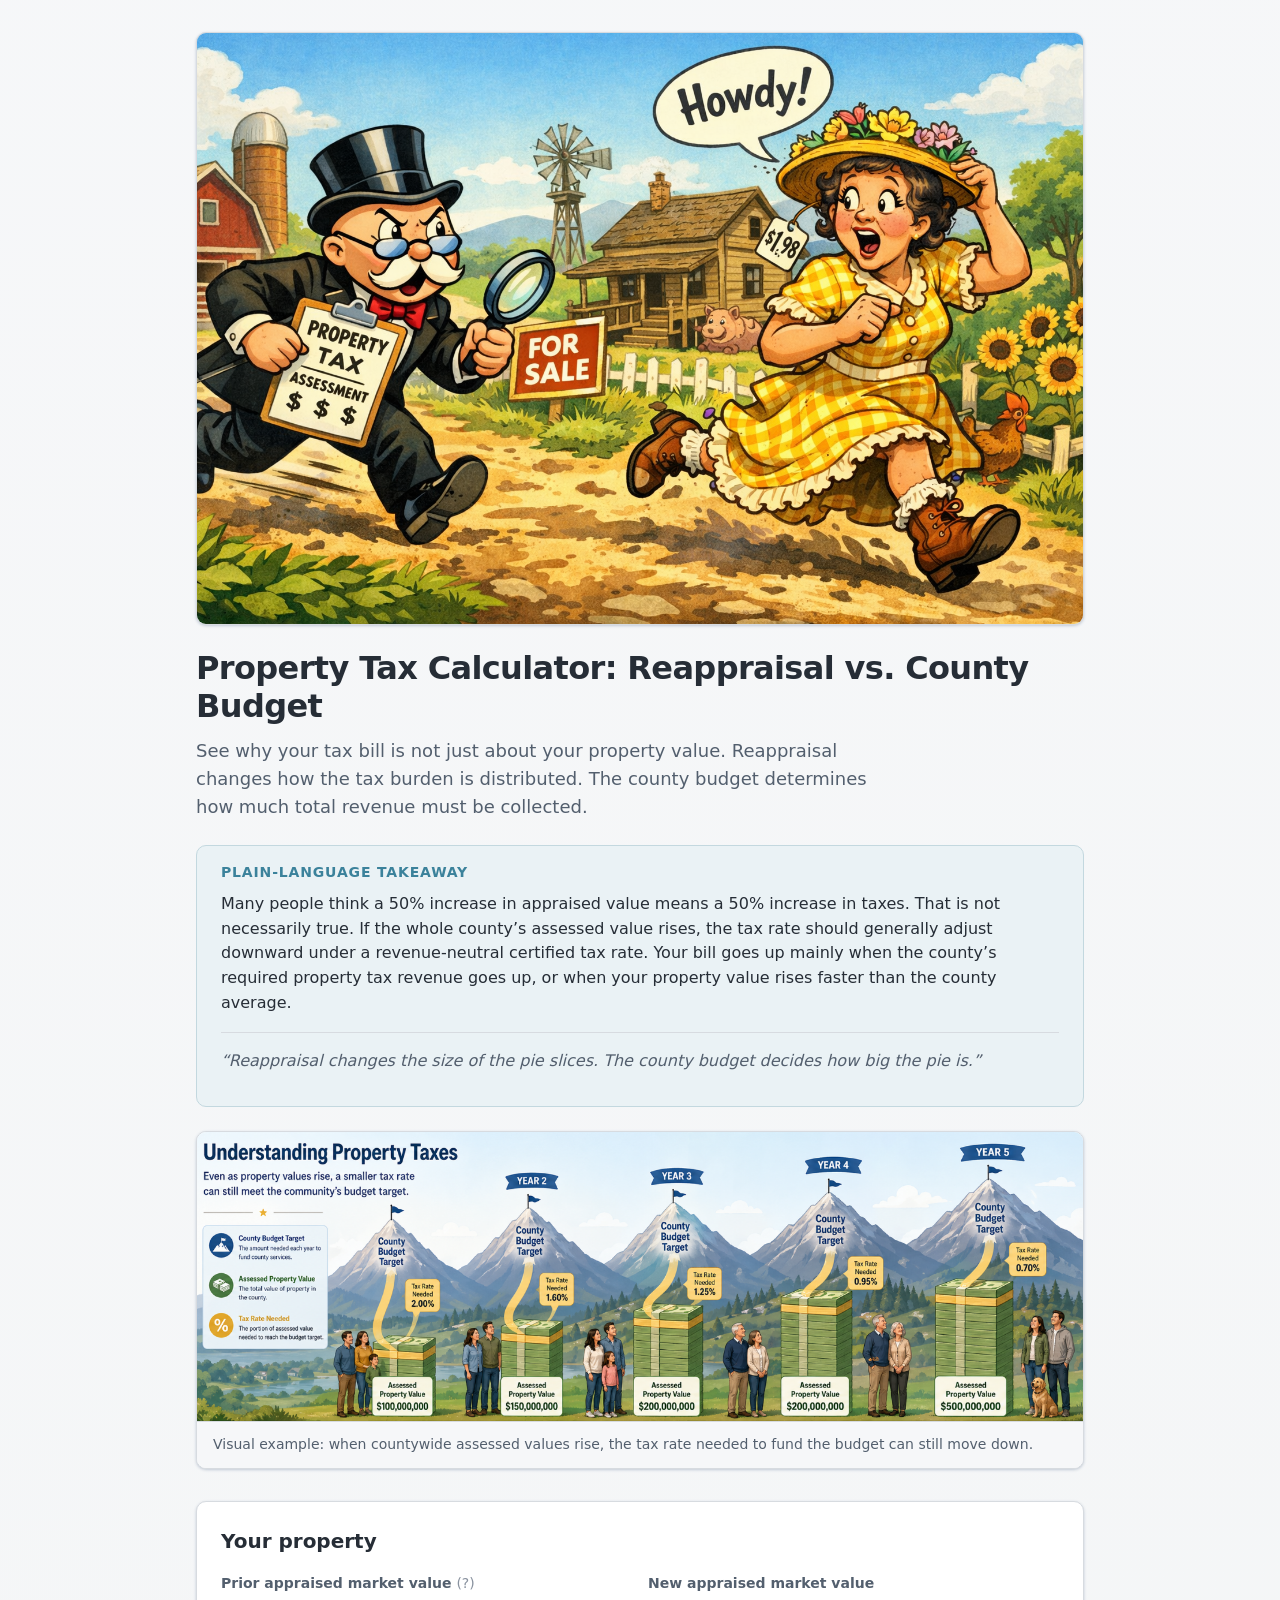
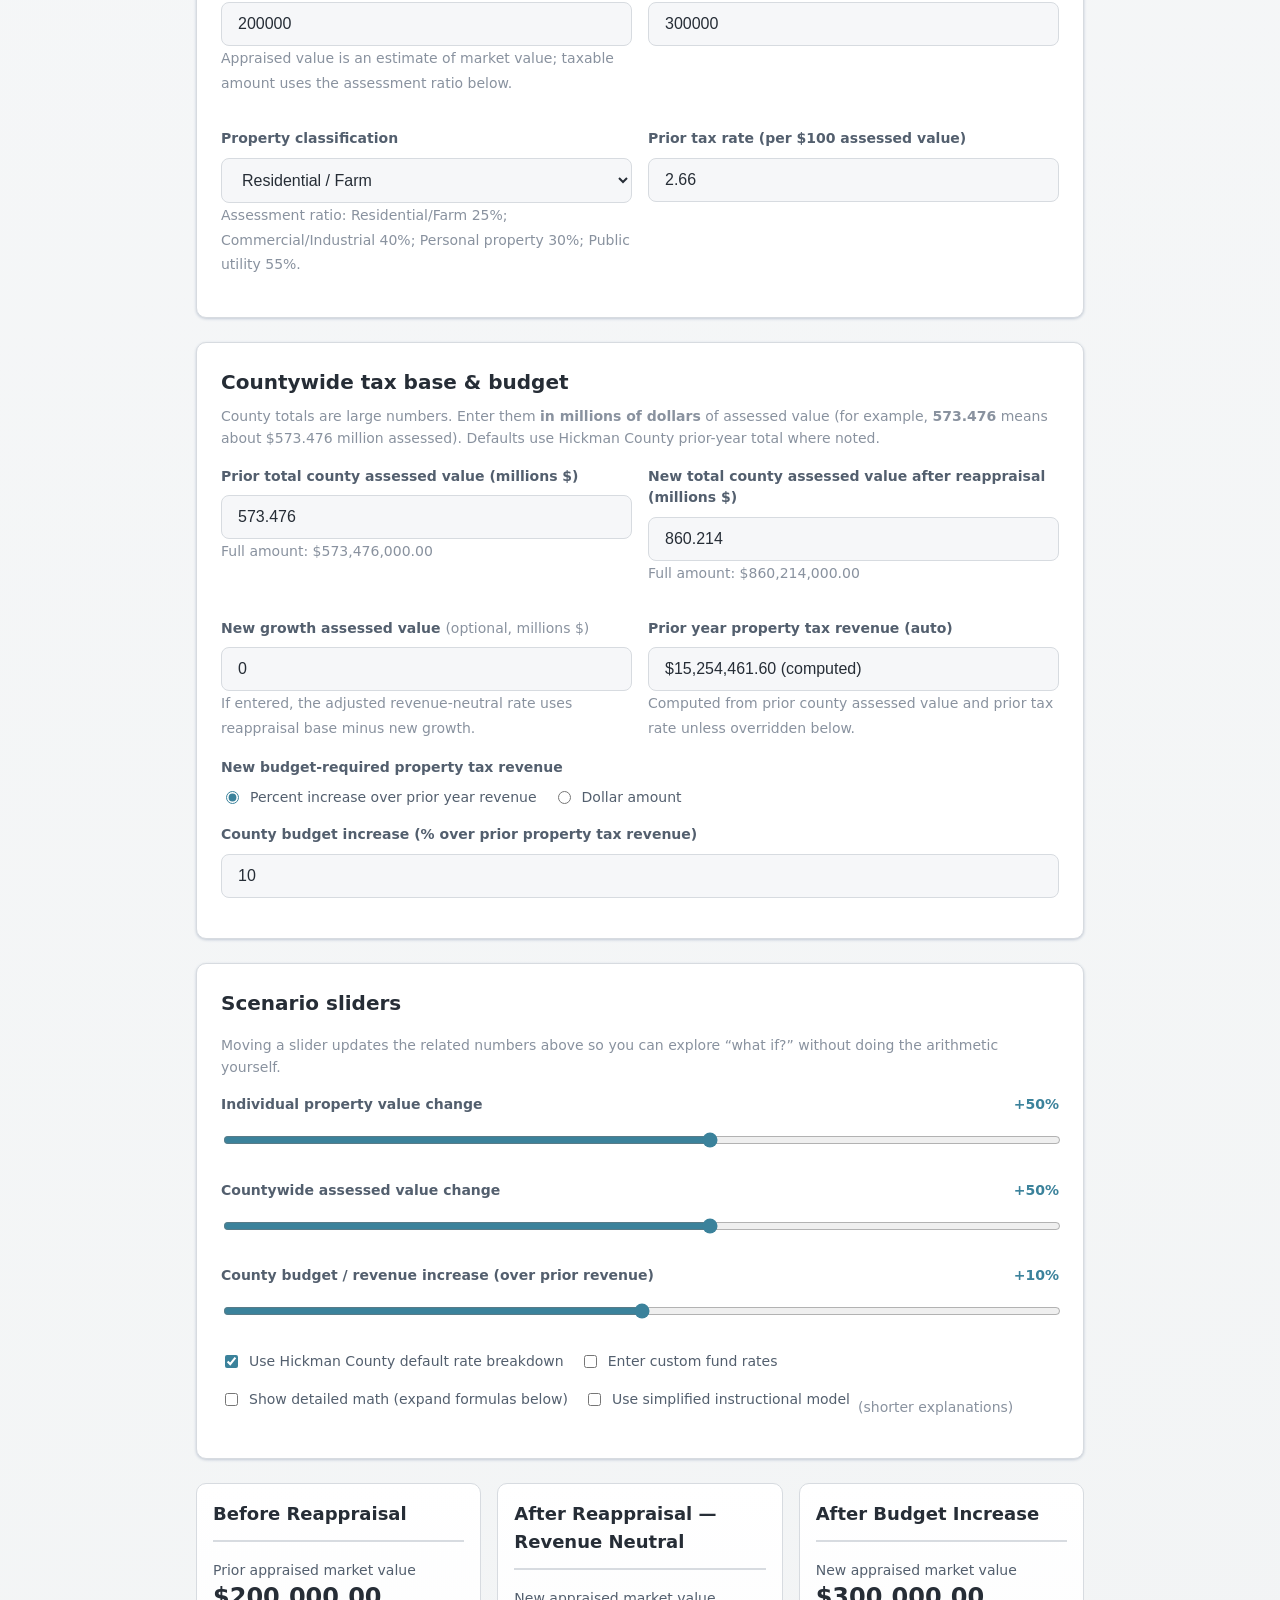
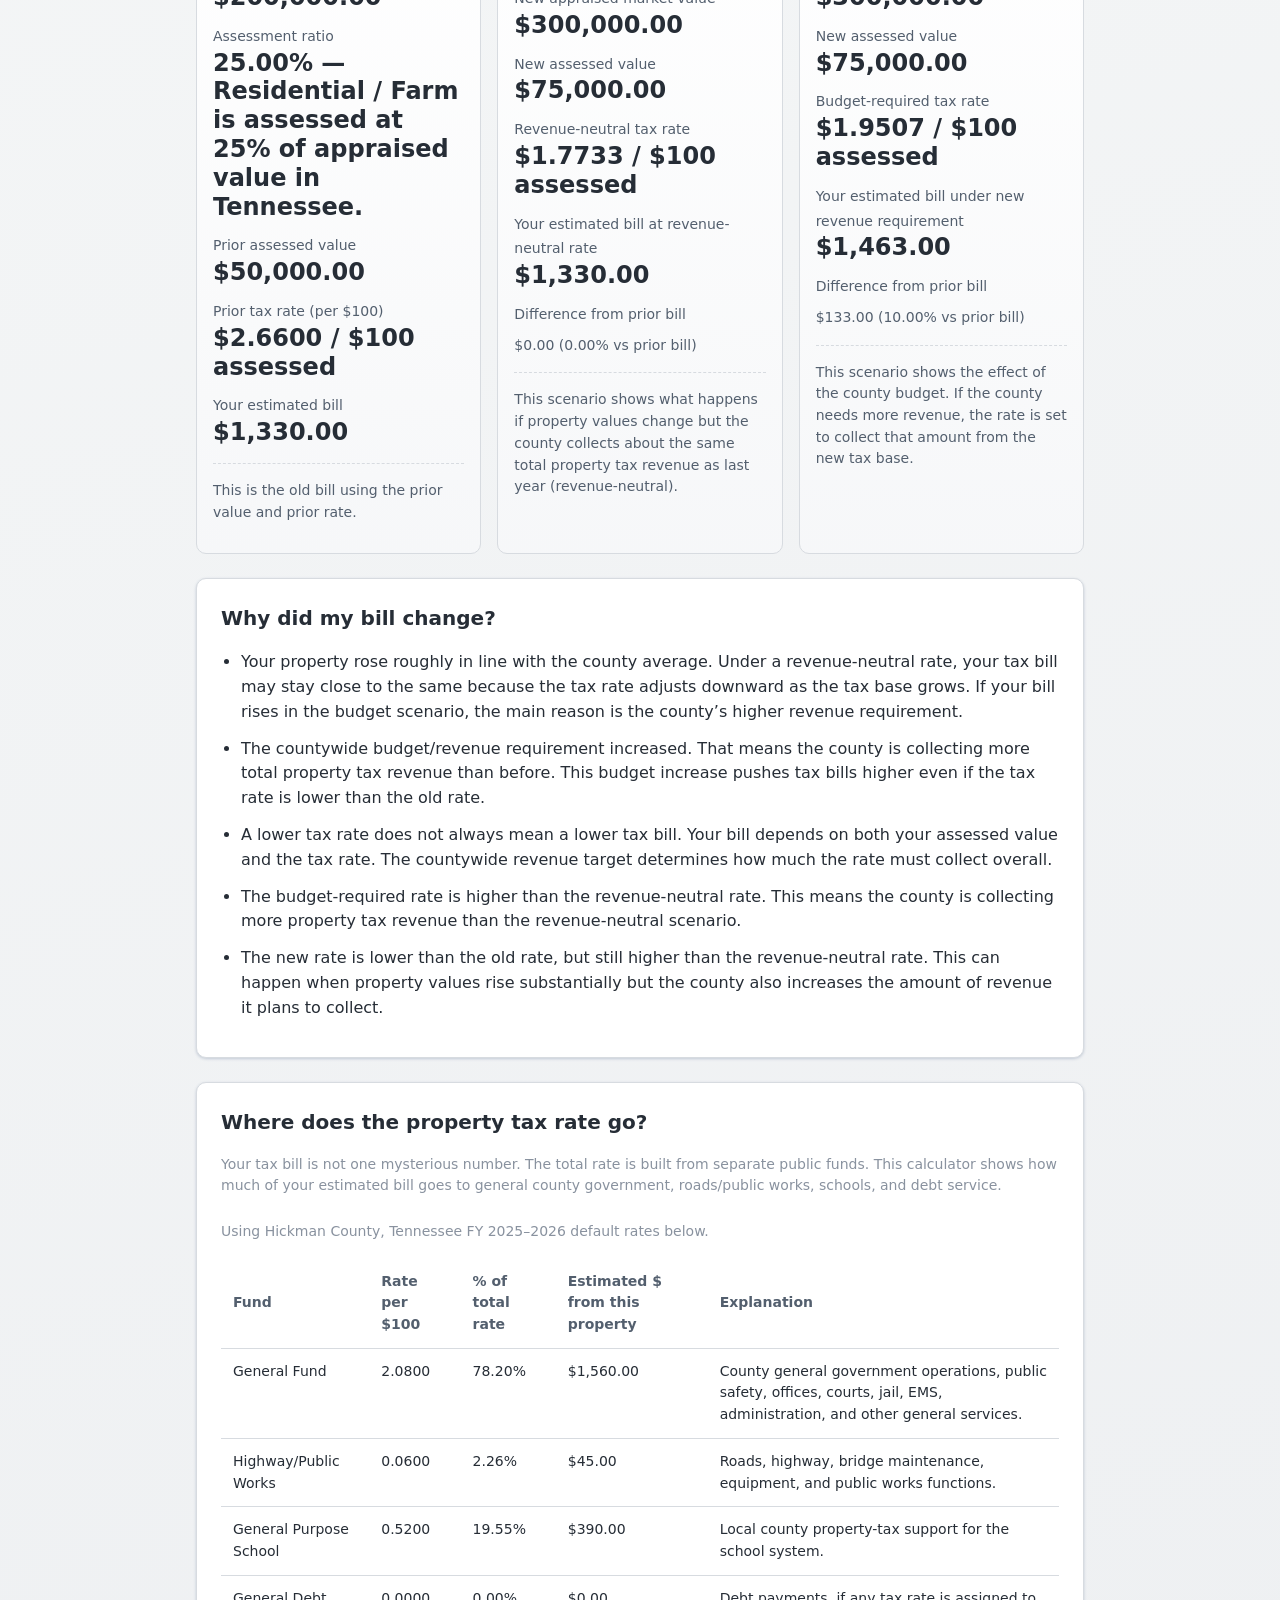
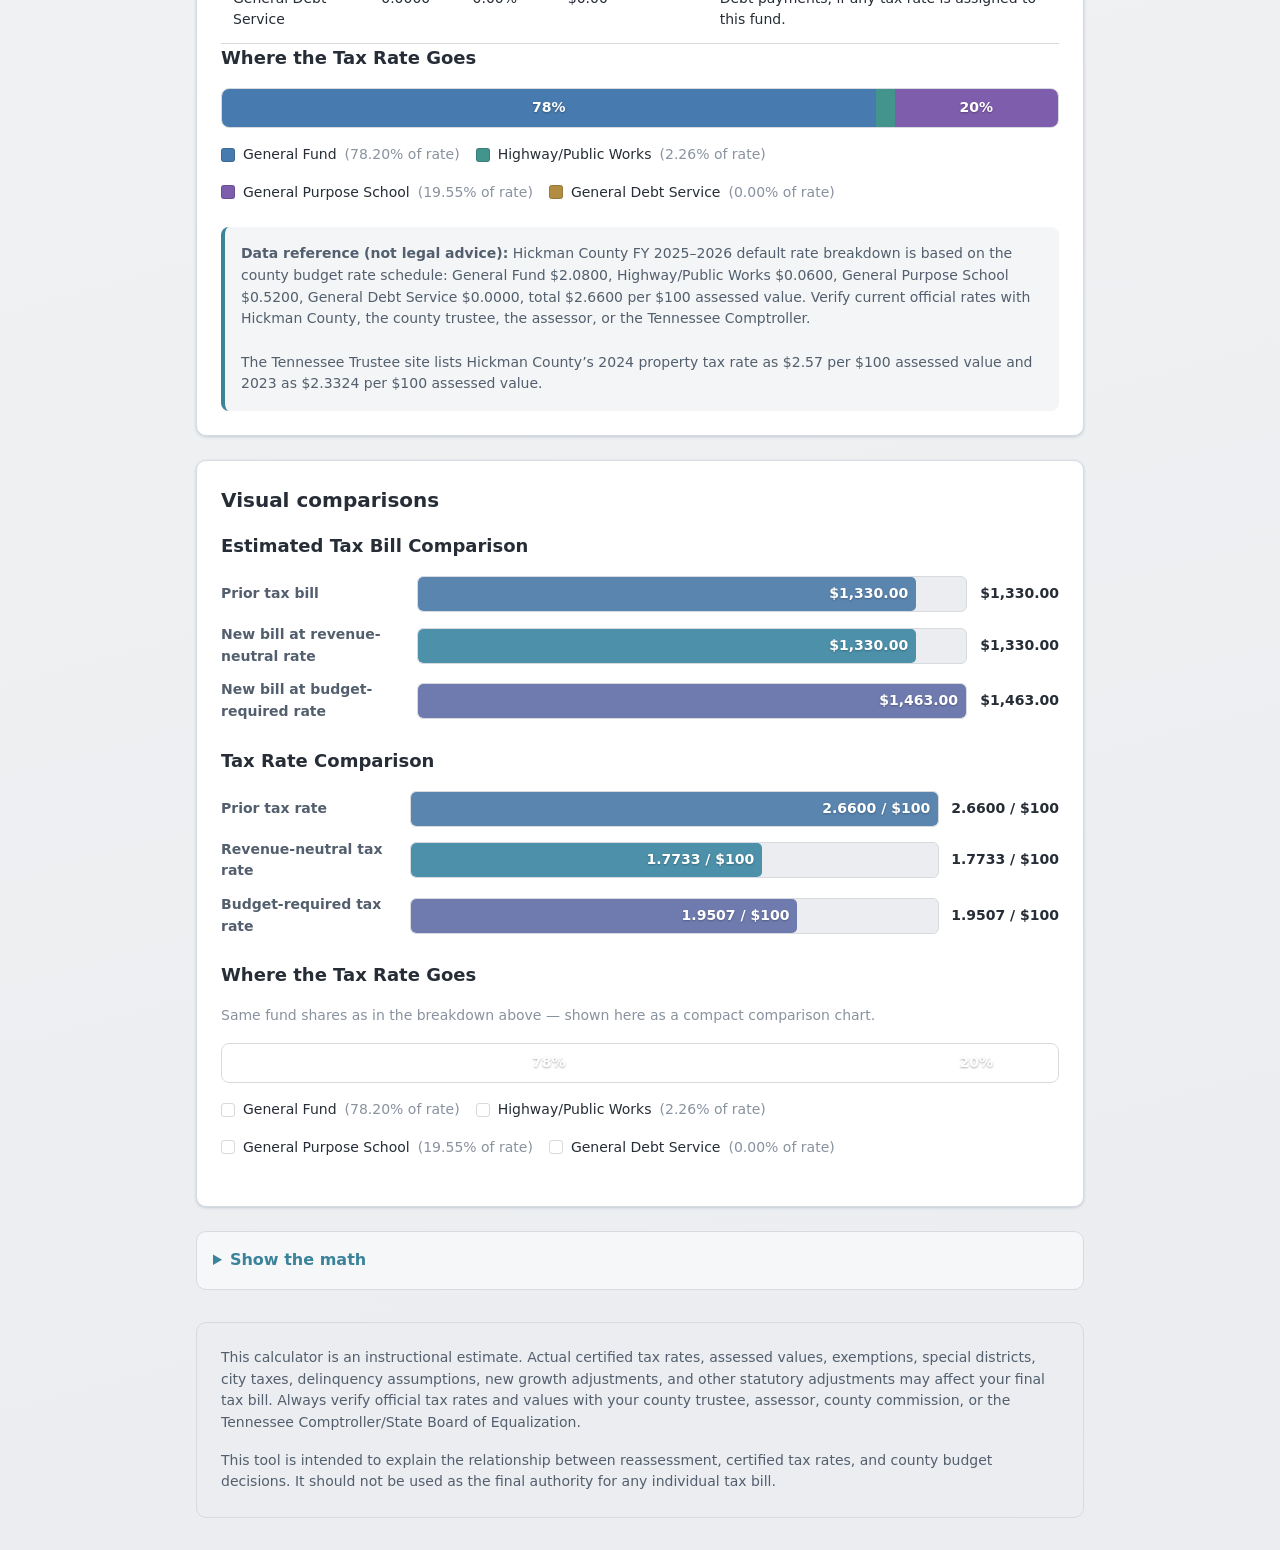
==== commit 3ea06f82: "Add explainer figure to Property Tax Calculator page. This update includes a new visual representati" ====
--- a/property-tax-calculator.html
+++ b/property-tax-calculator.html
@@ -120,6 +120,29 @@
       border-top: 1px solid var(--gray-200);
     }
 
+    .explainer-figure {
+      margin: 0 0 var(--space-6);
+      border: 1px solid var(--gray-200);
+      border-radius: var(--radius);
+      overflow: hidden;
+      background: var(--surface);
+      box-shadow: var(--shadow);
+    }
+
+    .explainer-figure img {
+      width: 100%;
+      height: auto;
+      display: block;
+    }
+
+    .explainer-figure figcaption {
+      padding: var(--space-3) var(--space-4);
+      font-size: var(--step--1);
+      color: var(--gray-600);
+      background: var(--gray-50);
+      border-top: 1px solid var(--gray-200);
+    }
+
     section.panel {
       background: var(--surface);
       border-radius: var(--radius);
@@ -611,6 +634,19 @@
         Many people think a 50% increase in appraised value means a 50% increase in taxes. That is not necessarily true. If the whole county’s assessed value rises, the tax rate should generally adjust downward under a revenue-neutral certified tax rate. Your bill goes up mainly when the county’s required property tax revenue goes up, or when your property value rises faster than the county average.
         <p class="metaphor">“Reappraisal changes the size of the pie slices. The county budget decides how big the pie is.”</p>
       </div>
+      <figure class="explainer-figure">
+        <img
+          src="images/property-tax-calculator-graphic-1.png"
+          width="2048"
+          height="638"
+          alt="Illustrated five-year comparison showing assessed property values rising while the tax rate needed to meet a county budget target can decrease."
+          loading="lazy"
+          decoding="async"
+        >
+        <figcaption>
+          Visual example: when countywide assessed values rise, the tax rate needed to fund the budget can still move down.
+        </figcaption>
+      </figure>
     </header>
 
     <section class="panel" aria-labelledby="inputs-property">
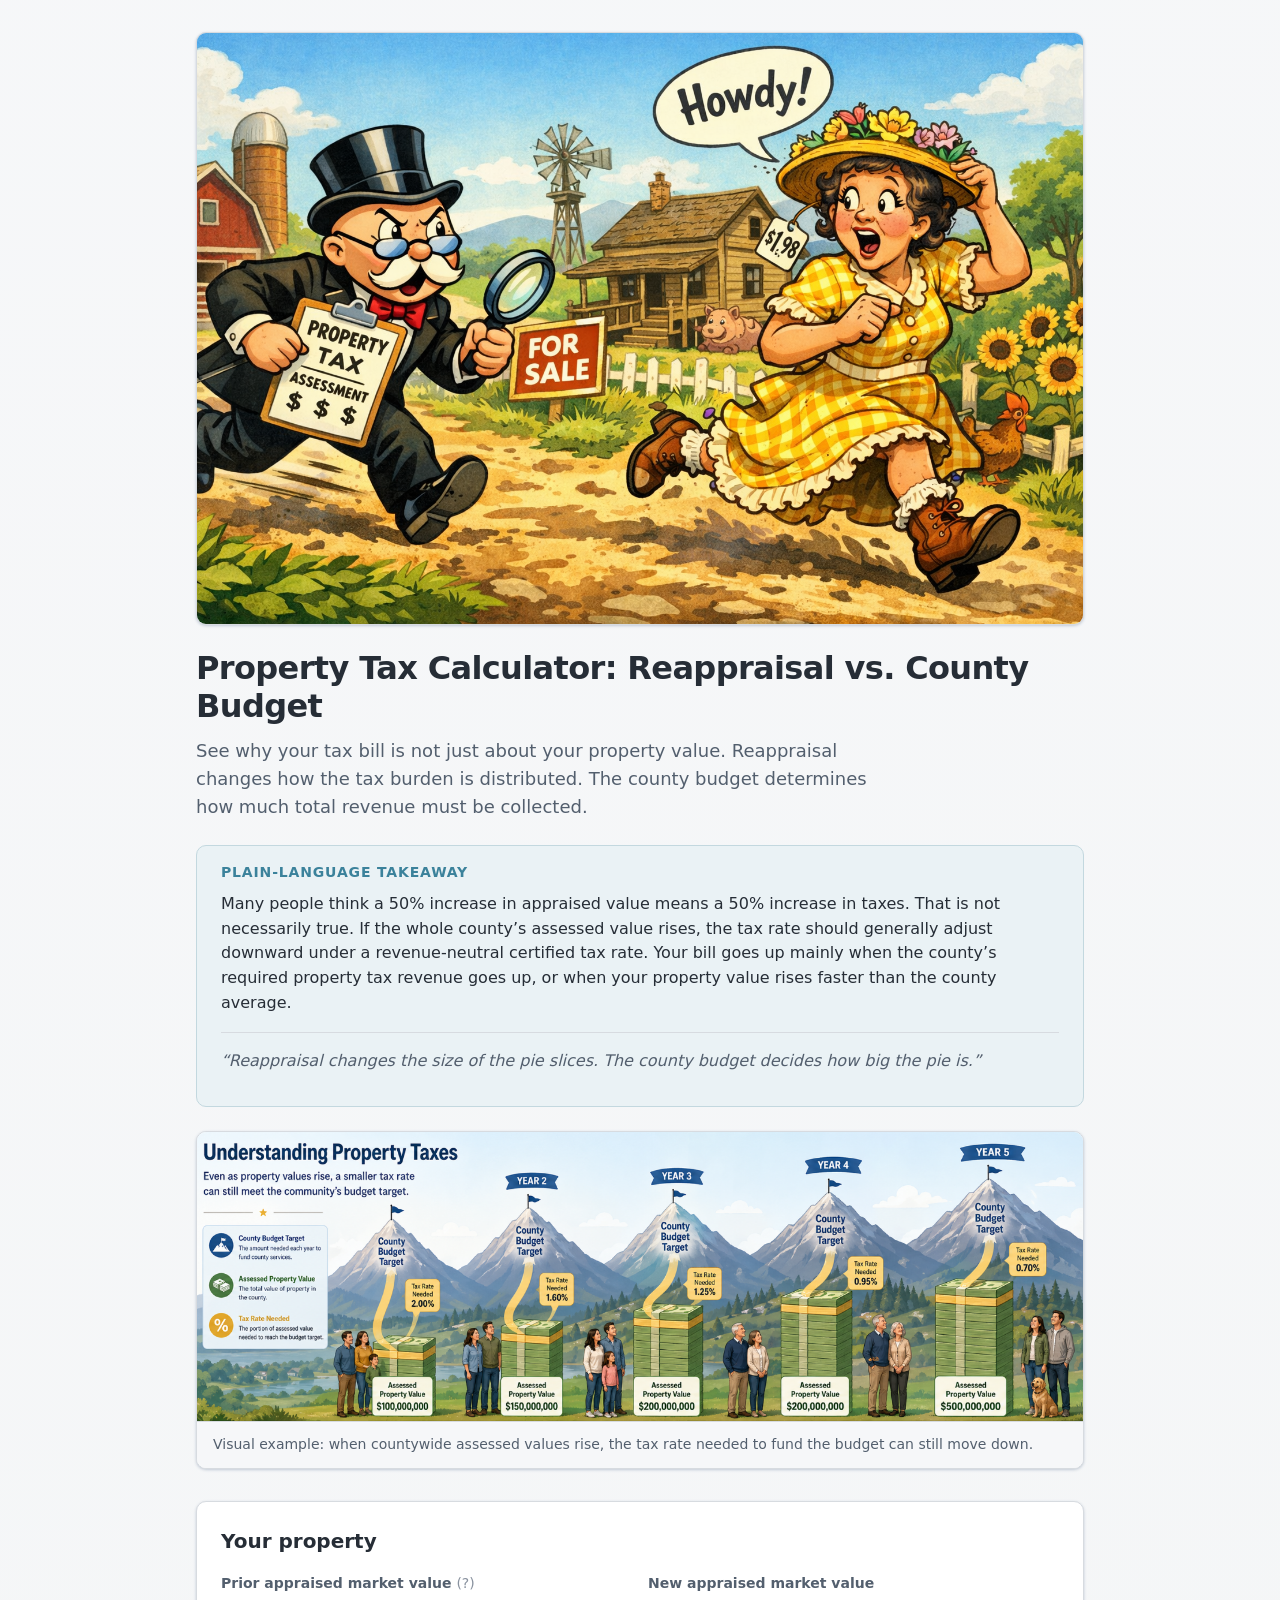
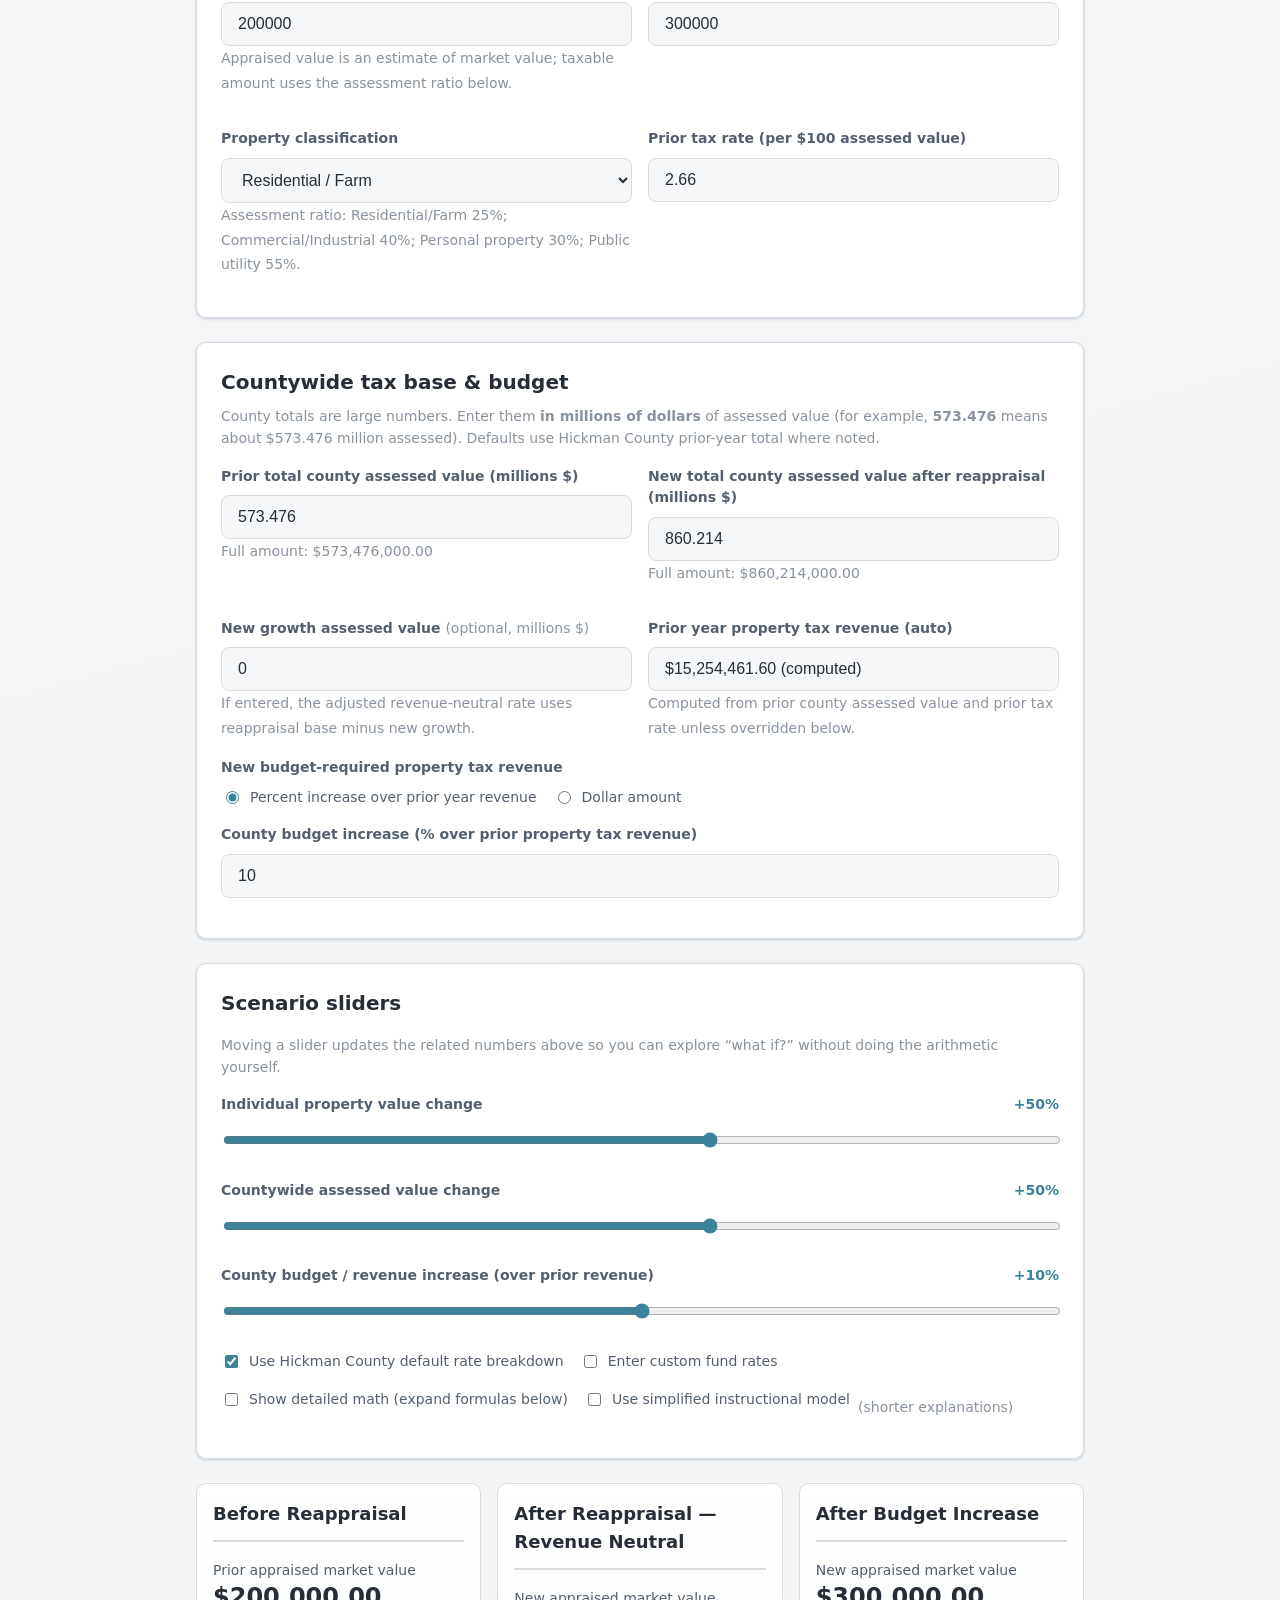
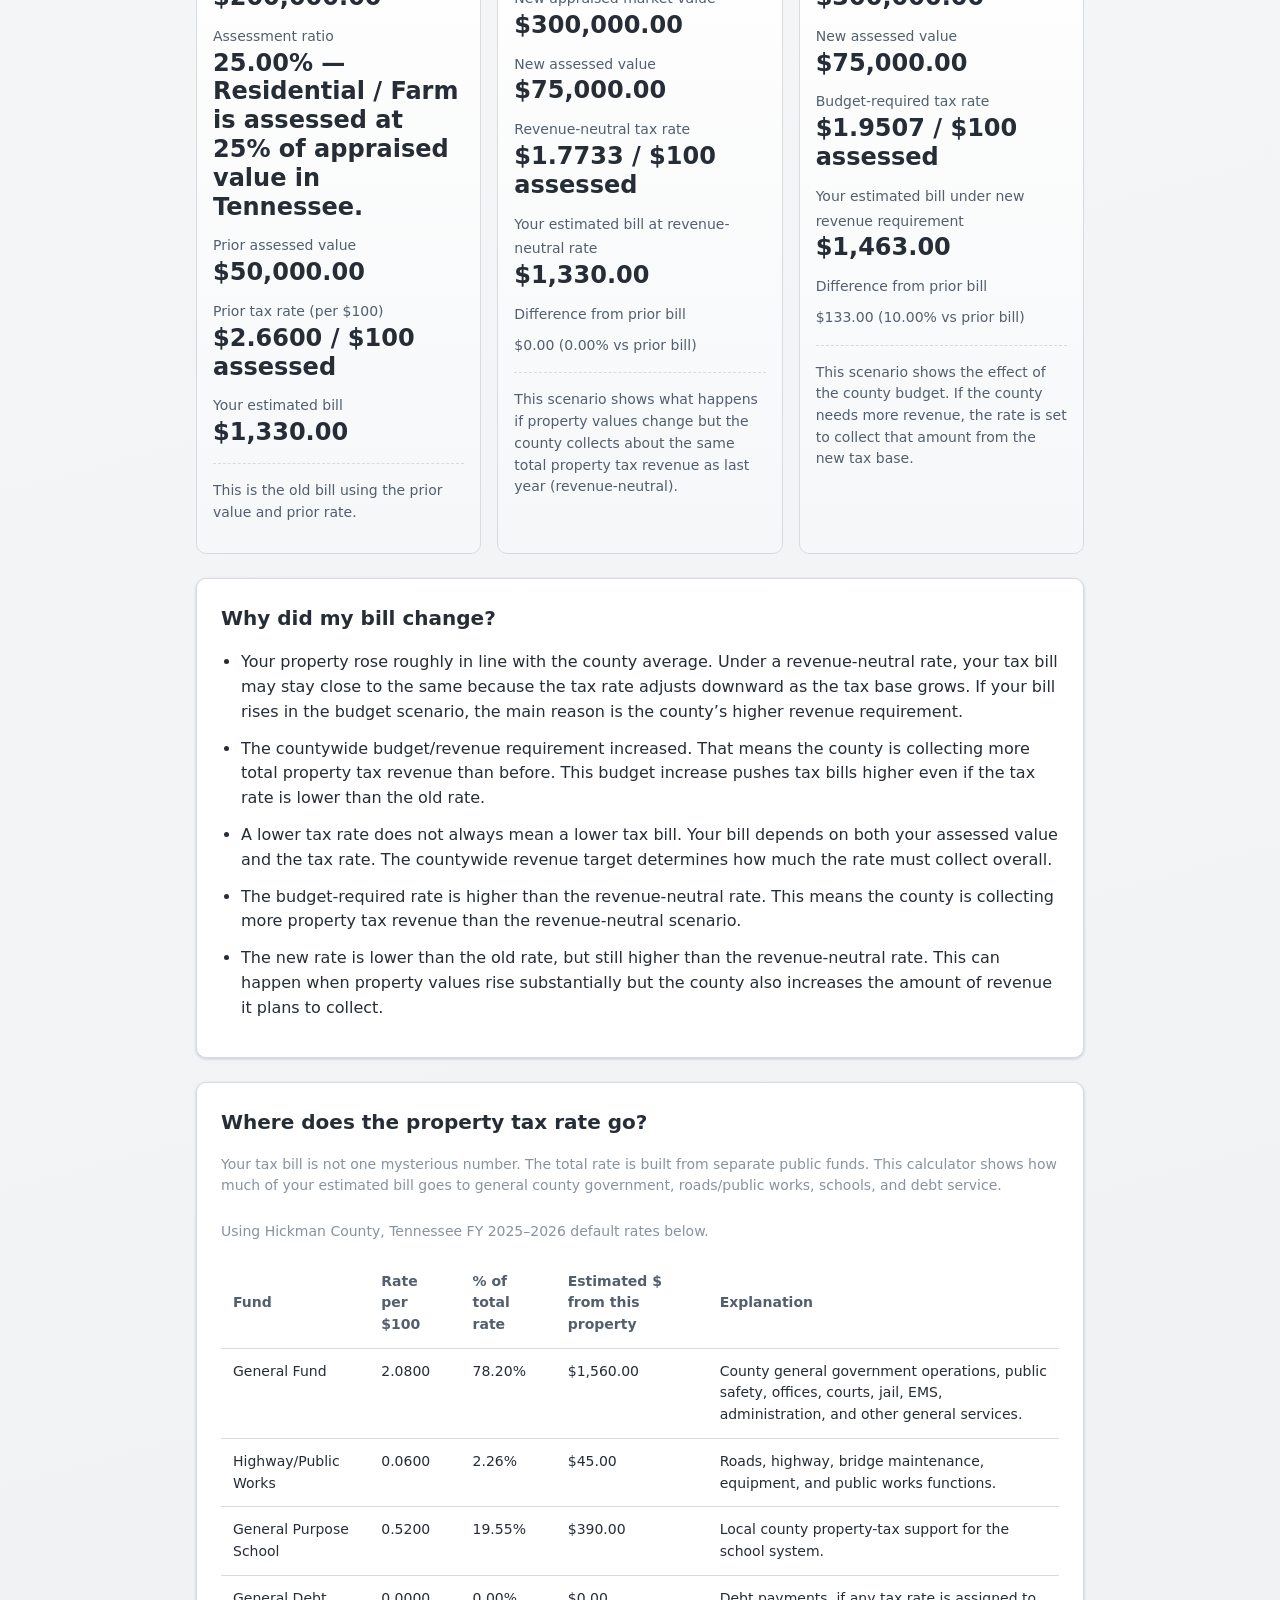
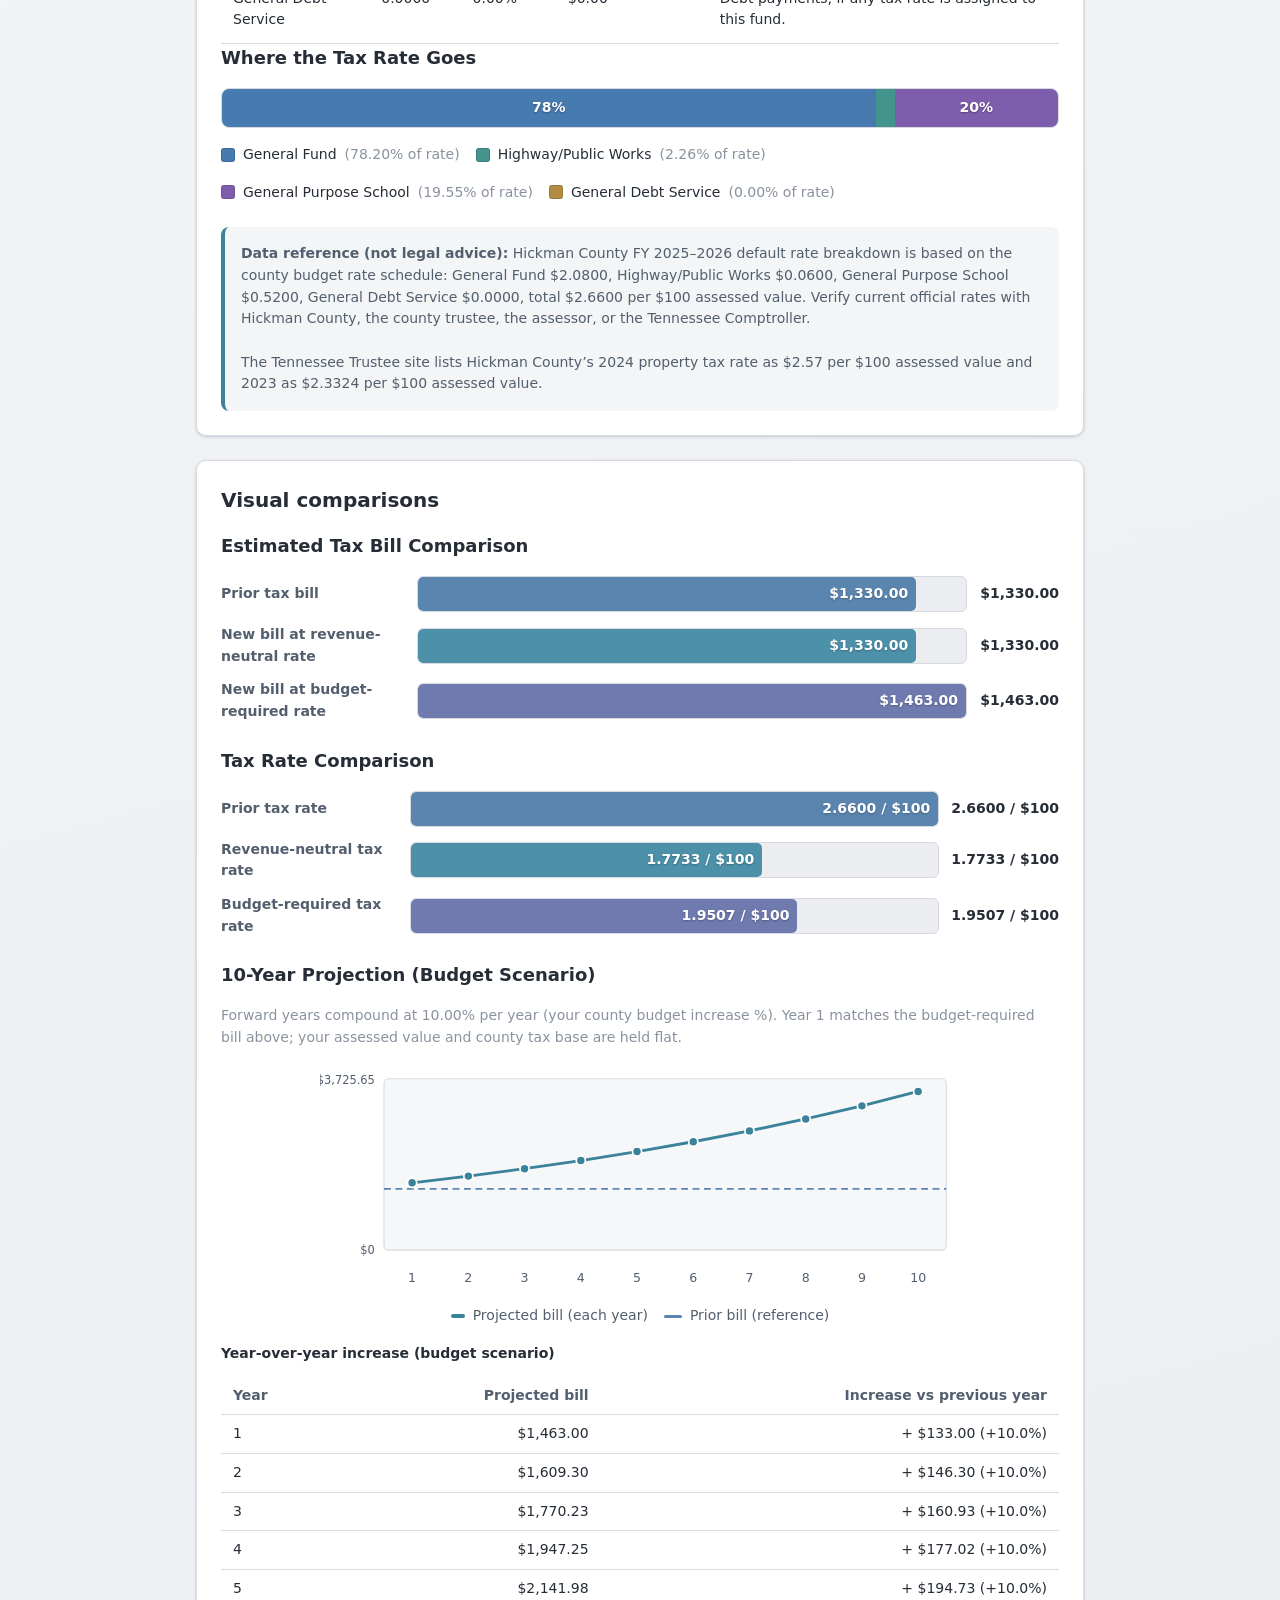
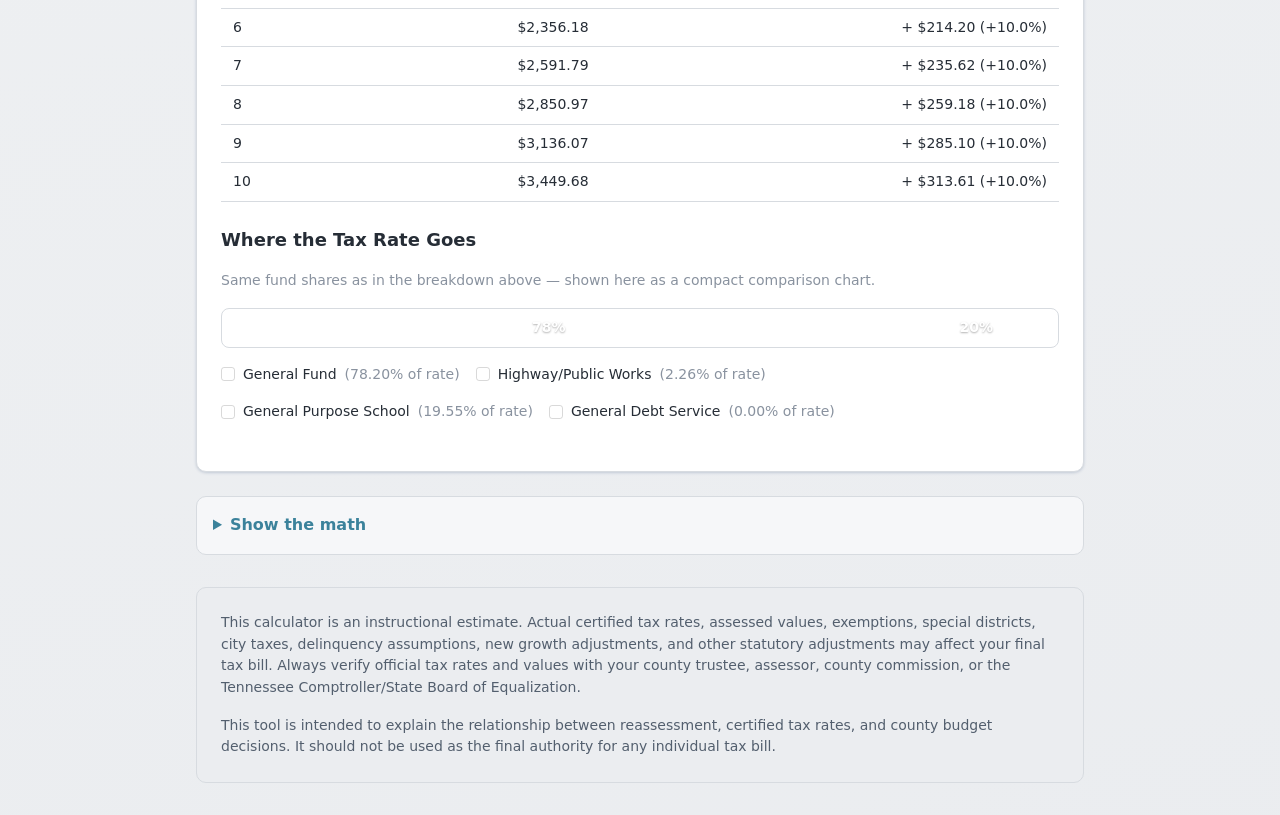
==== commit 4880e77a: "Add 10-Year Projection feature to Property Tax Calculator. This update introduces a new chart and ac" ====
--- a/property-tax-calculator.html
+++ b/property-tax-calculator.html
@@ -407,6 +407,81 @@
       text-align: right;
     }
 
+    .projection-wrap {
+      margin-top: var(--space-4);
+    }
+
+    .projection-svg {
+      width: 100%;
+      max-width: 640px;
+      height: auto;
+      display: block;
+      margin: 0 auto;
+    }
+
+    .projection-legend {
+      font-size: var(--step--1);
+      color: var(--gray-600);
+      margin: var(--space-3) 0 var(--space-4);
+      display: flex;
+      flex-wrap: wrap;
+      gap: var(--space-4);
+      align-items: center;
+      justify-content: center;
+    }
+
+    .projection-legend .proj-swatch {
+      display: inline-block;
+      width: 14px;
+      height: 4px;
+      border-radius: 2px;
+      vertical-align: middle;
+      margin-right: var(--space-2);
+    }
+
+    .projection-legend .proj-swatch.bill {
+      background: var(--accent);
+    }
+
+    .projection-legend .proj-swatch.prior {
+      background: var(--bar-1);
+      height: 0;
+      border-top: 3px dashed var(--bar-1);
+      width: 18px;
+    }
+
+    table.projection-table {
+      width: 100%;
+      border-collapse: collapse;
+      font-size: var(--step--1);
+    }
+
+    table.projection-table caption {
+      text-align: left;
+      font-weight: 600;
+      color: var(--gray-800);
+      margin-bottom: var(--space-3);
+    }
+
+    table.projection-table th,
+    table.projection-table td {
+      padding: var(--space-2) var(--space-3);
+      border-bottom: 1px solid var(--gray-200);
+      text-align: right;
+      font-variant-numeric: tabular-nums;
+    }
+
+    table.projection-table th:first-child,
+    table.projection-table td:first-child {
+      text-align: left;
+    }
+
+    table.projection-table th {
+      font-weight: 600;
+      color: var(--gray-600);
+      font-size: var(--step--1);
+    }
+
     .stack-wrap {
       margin-top: var(--space-4);
     }
@@ -864,6 +939,12 @@
       </div>
 
       <div class="chart-block">
+        <h3>10-Year Projection (Budget Scenario)</h3>
+        <p class="hint" id="tenYearProjectionHint">Each forward year applies the same annual budget growth you set on top of the current budget-required bill. Your property’s assessed value and the county’s total assessed base are assumed unchanged—only the revenue need compounds.</p>
+        <div id="tenYearProjectionChart"></div>
+      </div>
+
+      <div class="chart-block">
         <h3>Where the Tax Rate Goes</h3>
         <p class="hint">Same fund shares as in the breakdown above — shown here as a compact comparison chart.</p>
         <div class="stack-wrap">
@@ -1229,6 +1310,186 @@
         '<span class="bar-end">' + disp + '</span>';
       container.appendChild(row);
     });
+  }
+
+  function formatYoYIncrease(delta, prevAmount) {
+    if (!Number.isFinite(delta)) return '—';
+    const signed =
+      (delta >= 0 ? '+ ' : '− ') + formatCurrency(Math.abs(delta));
+    if (!Number.isFinite(prevAmount) || prevAmount <= 0) return signed;
+    const pct = (delta / prevAmount) * 100;
+    return signed + ' (' + (pct >= 0 ? '+' : '') + pct.toFixed(1) + '%)';
+  }
+
+  function renderTenYearProjection(priorBill, billBd, annualGrowth, priorRevenue, budgetMode) {
+    const container = document.getElementById('tenYearProjectionChart');
+    const hintEl = document.getElementById('tenYearProjectionHint');
+    if (!container) return;
+
+    const pb = Number(priorBill);
+    const bb = Number(billBd);
+    const g = Number.isFinite(annualGrowth) ? annualGrowth : 0;
+
+    if (!Number.isFinite(pb) || !Number.isFinite(bb)) {
+      if (hintEl) {
+        hintEl.textContent =
+          'Each forward year applies the same annual budget growth you set on top of the current budget-required bill. Your property’s assessed value and the county’s total assessed base are assumed unchanged—only the revenue need compounds.';
+      }
+      container.innerHTML = '<p class="hint">Enter valid inputs to see the 10-year projection.</p>';
+      return;
+    }
+    if (!Number.isFinite(priorRevenue) || priorRevenue <= 0) {
+      if (hintEl) {
+        hintEl.textContent =
+          'Each forward year applies the same annual budget growth you set on top of the current budget-required bill. Your property’s assessed value and the county’s total assessed base are assumed unchanged—only the revenue need compounds.';
+      }
+      container.innerHTML = '<p class="hint">Prior county property tax revenue must be positive to align the projection with your budget inputs.</p>';
+      return;
+    }
+
+    if (hintEl) {
+      const pctStr = (g * 100).toFixed(2);
+      if (budgetMode === 'dollar' && Number.isFinite(priorRevenue) && priorRevenue > 0) {
+        hintEl.textContent =
+          'Forward years compound at ' +
+          pctStr +
+          '% per year (the ratio of your dollar revenue target to prior revenue). Year 1 matches the budget-required bill above; your assessed value and county tax base are held flat.';
+      } else {
+        hintEl.textContent =
+          'Forward years compound at ' +
+          pctStr +
+          '% per year (your county budget increase %). Year 1 matches the budget-required bill above; your assessed value and county tax base are held flat.';
+      }
+    }
+
+    const bills = [];
+    for (let y = 1; y <= 10; y++) {
+      bills.push(bb * Math.pow(1 + g, y - 1));
+    }
+
+    const maxY = Math.max(pb, Math.max.apply(null, bills), 1) * 1.08;
+    const W = 560;
+    const H = 200;
+    const padL = 56;
+    const padR = 12;
+    const padT = 12;
+    const padB = 38;
+    const plotW = W - padL - padR;
+    const plotH = H - padT - padB;
+
+    function xForYear(i) {
+      return padL + (i + 0.5) * (plotW / 10);
+    }
+    function yForVal(v) {
+      return padT + ((maxY - v) / maxY) * plotH;
+    }
+
+    const points = bills
+      .map(function (b, i) {
+        return xForYear(i) + ',' + yForVal(b);
+      })
+      .join(' ');
+
+    const priorLineY = yForVal(pb);
+    const lineX1 = padL;
+    const lineX2 = padL + plotW;
+
+    let circles = '';
+    bills.forEach(function (b, i) {
+      const cx = xForYear(i);
+      const cy = yForVal(b);
+      circles +=
+        '<circle cx="' +
+        cx +
+        '" cy="' +
+        cy +
+        '" r="4" fill="hsl(196, 45%, 42%)" stroke="var(--surface)" stroke-width="1.5"/>';
+    });
+
+    let xLabels = '';
+    for (let i = 0; i < 10; i++) {
+      xLabels +=
+        '<text x="' +
+        xForYear(i) +
+        '" y="' +
+        (H - 10) +
+        '" text-anchor="middle" font-size="11" fill="hsl(215, 14%, 38%)">' +
+        (i + 1) +
+        '</text>';
+    }
+
+    const axisMax = formatCurrency(maxY);
+    const yAxisLabels =
+      '<text x="' +
+      (padL - 8) +
+      '" y="' +
+      (padT + 5) +
+      '" text-anchor="end" font-size="10" fill="hsl(215, 14%, 38%)">' +
+      escapeHtml(axisMax) +
+      '</text>' +
+      '<text x="' +
+      (padL - 8) +
+      '" y="' +
+      (padT + plotH + 3) +
+      '" text-anchor="end" font-size="10" fill="hsl(215, 14%, 38%)">' +
+      '$0' +
+      '</text>';
+
+    let tableRows = '';
+    for (let i = 0; i < 10; i++) {
+      const prevAmt = i === 0 ? pb : bills[i - 1];
+      const delta = bills[i] - prevAmt;
+      tableRows +=
+        '<tr><td>' +
+        (i + 1) +
+        '</td><td>' +
+        formatCurrency(bills[i]) +
+        '</td><td>' +
+        formatYoYIncrease(delta, prevAmt) +
+        '</td></tr>';
+    }
+
+    container.innerHTML =
+      '<div class="projection-wrap">' +
+      '<svg class="projection-svg" viewBox="0 0 ' +
+      W +
+      ' ' +
+      H +
+      '" role="img" aria-label="Line chart of projected tax bill for 10 years">' +
+      '<title>Projected tax bill by year under compounded budget growth</title>' +
+      '<rect x="' +
+      padL +
+      '" y="' +
+      padT +
+      '" width="' +
+      plotW +
+      '" height="' +
+      plotH +
+      '" fill="hsl(215, 18%, 97%)" stroke="hsl(215, 12%, 86%)" stroke-width="1" rx="4"/>' +
+      '<line x1="' +
+      lineX1 +
+      '" y1="' +
+      priorLineY +
+      '" x2="' +
+      lineX2 +
+      '" y2="' +
+      priorLineY +
+      '" stroke="hsl(210, 35%, 52%)" stroke-width="1.5" stroke-dasharray="6 4"/>' +
+      '<polyline fill="none" stroke="hsl(196, 45%, 42%)" stroke-width="2.5" stroke-linejoin="round" points="' +
+      points +
+      '"/>' +
+      circles +
+      xLabels +
+      yAxisLabels +
+      '</svg>' +
+      '<p class="projection-legend"><span><span class="proj-swatch bill" aria-hidden="true"></span>Projected bill (each year)</span> <span><span class="proj-swatch prior" aria-hidden="true"></span>Prior bill (reference)</span></p>' +
+      '<table class="projection-table">' +
+      '<caption>Year-over-year increase (budget scenario)</caption>' +
+      '<thead><tr><th scope="col">Year</th><th scope="col">Projected bill</th><th scope="col">Increase vs previous year</th></tr></thead>' +
+      '<tbody>' +
+      tableRows +
+      '</tbody></table>' +
+      '</div>';
   }
 
   function renderExplanation(state) {
@@ -1456,6 +1717,15 @@
     renderBillBarChart(priorBill, billRn, billBd);
     renderRateBarChart(priorTaxRate, revenueNeutralRate, adoptedRate);
 
+    var annualBudgetGrowth;
+    if (budgetMode === 'dollar') {
+      annualBudgetGrowth = priorRevenue > 0 ? newBudgetRevenue / priorRevenue - 1 : NaN;
+    } else {
+      var pctGrow = getNumber('budgetIncreasePct');
+      annualBudgetGrowth = Number.isFinite(pctGrow) ? pctGrow / 100 : 0;
+    }
+    renderTenYearProjection(priorBill, billBd, annualBudgetGrowth, priorRevenue, budgetMode);
+
     const state = {
       priorMarket,
       newMarket,
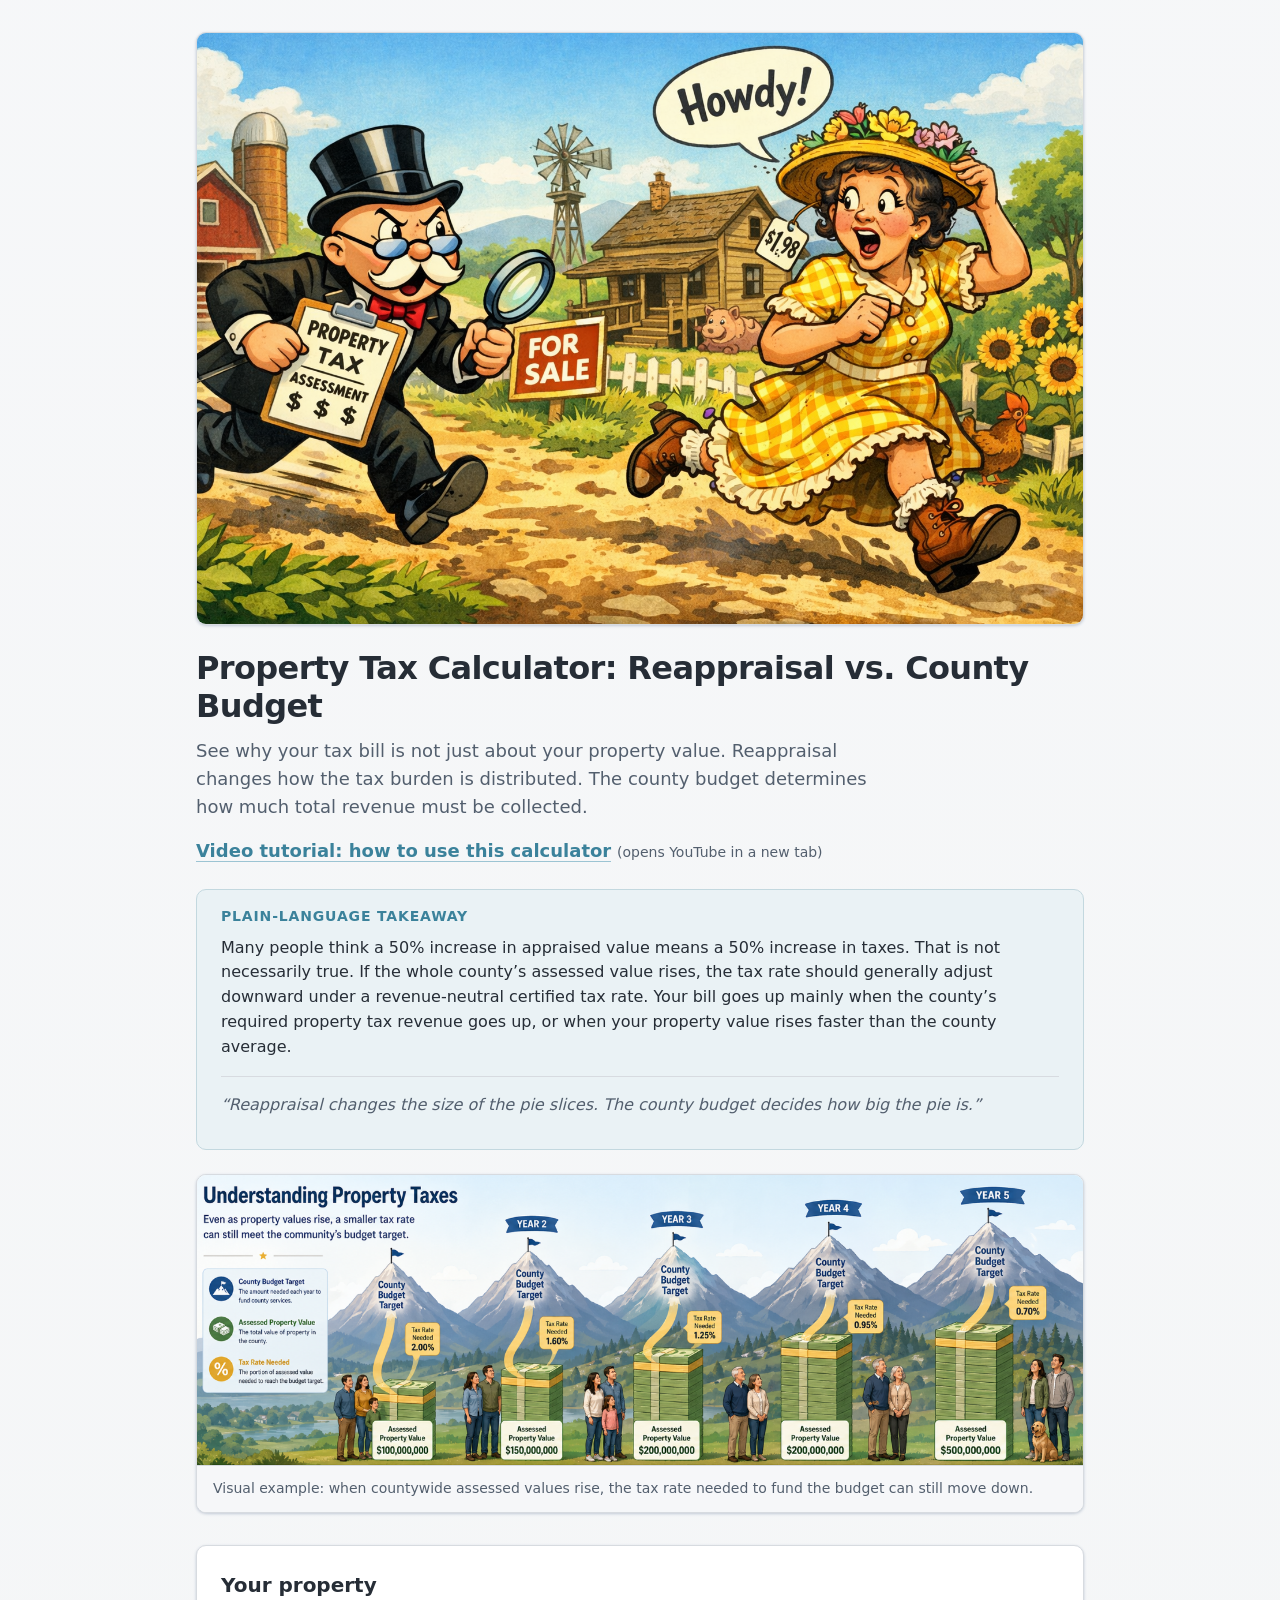
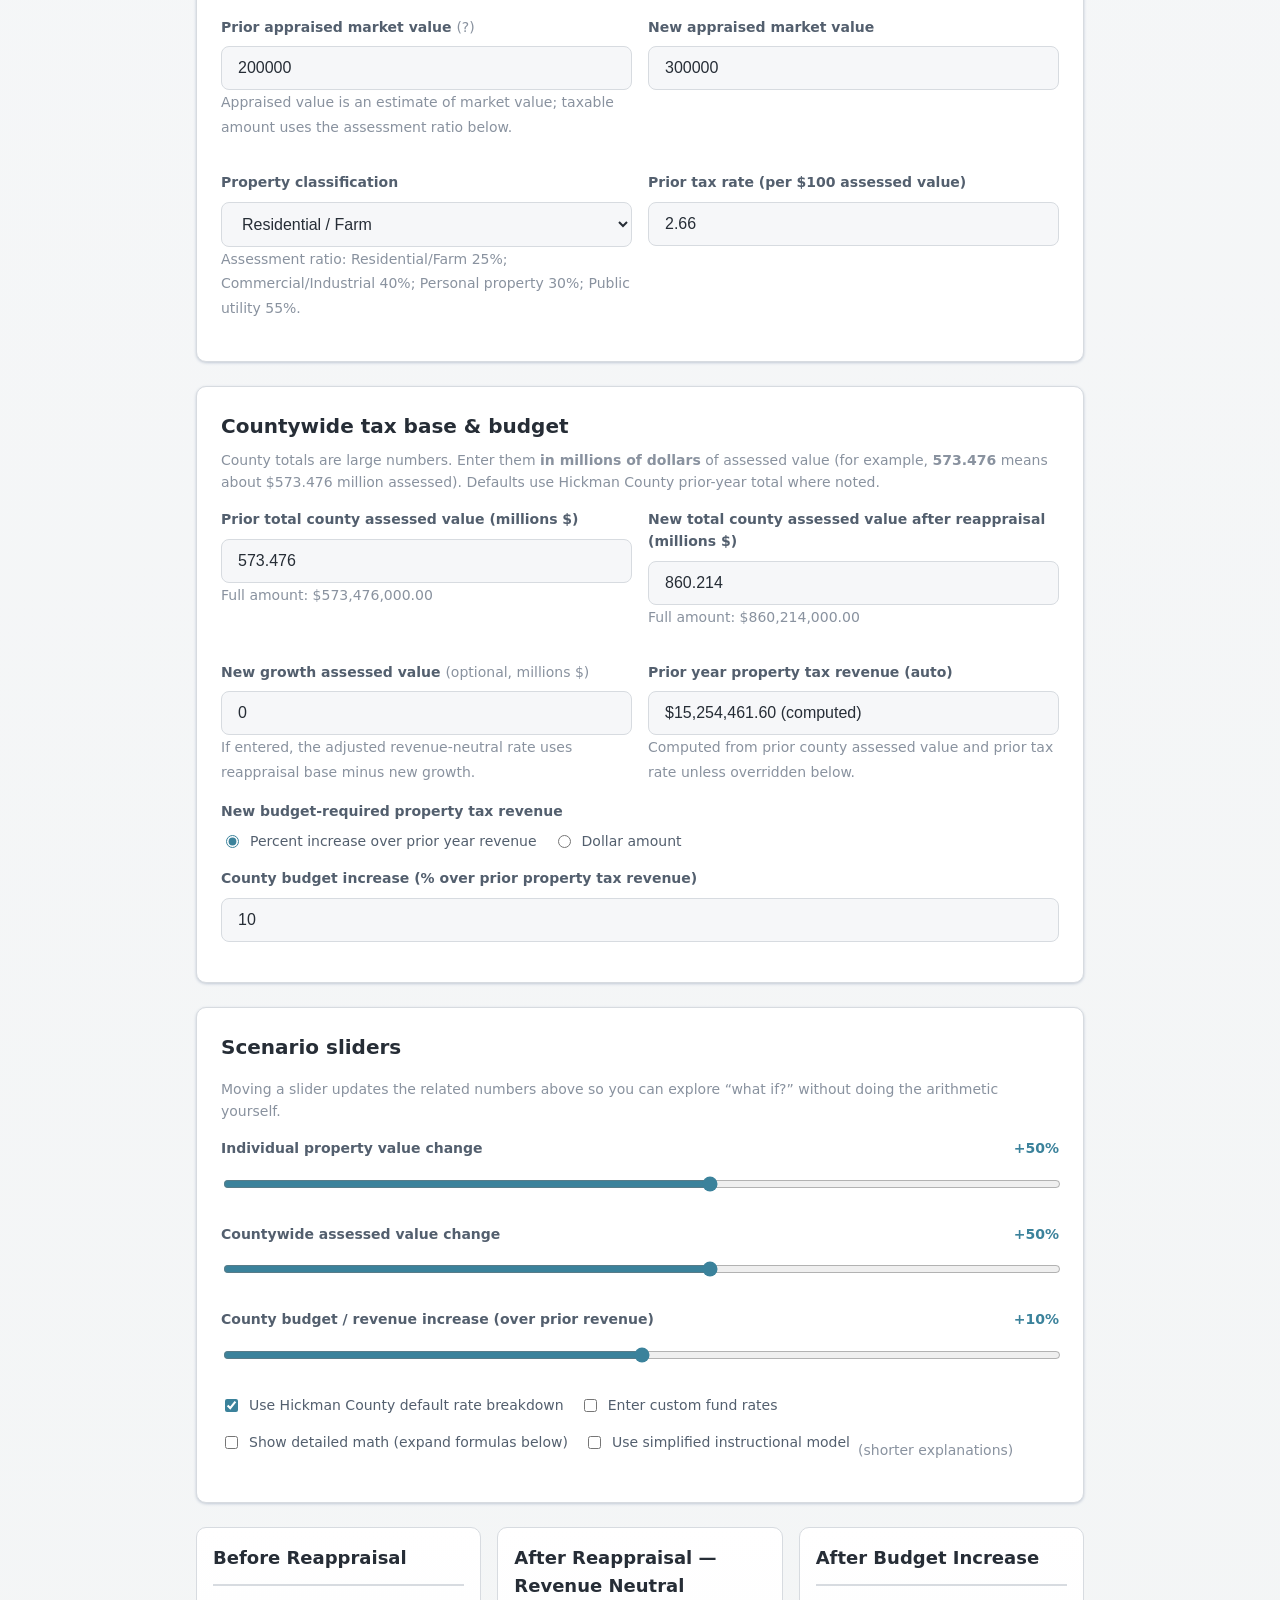
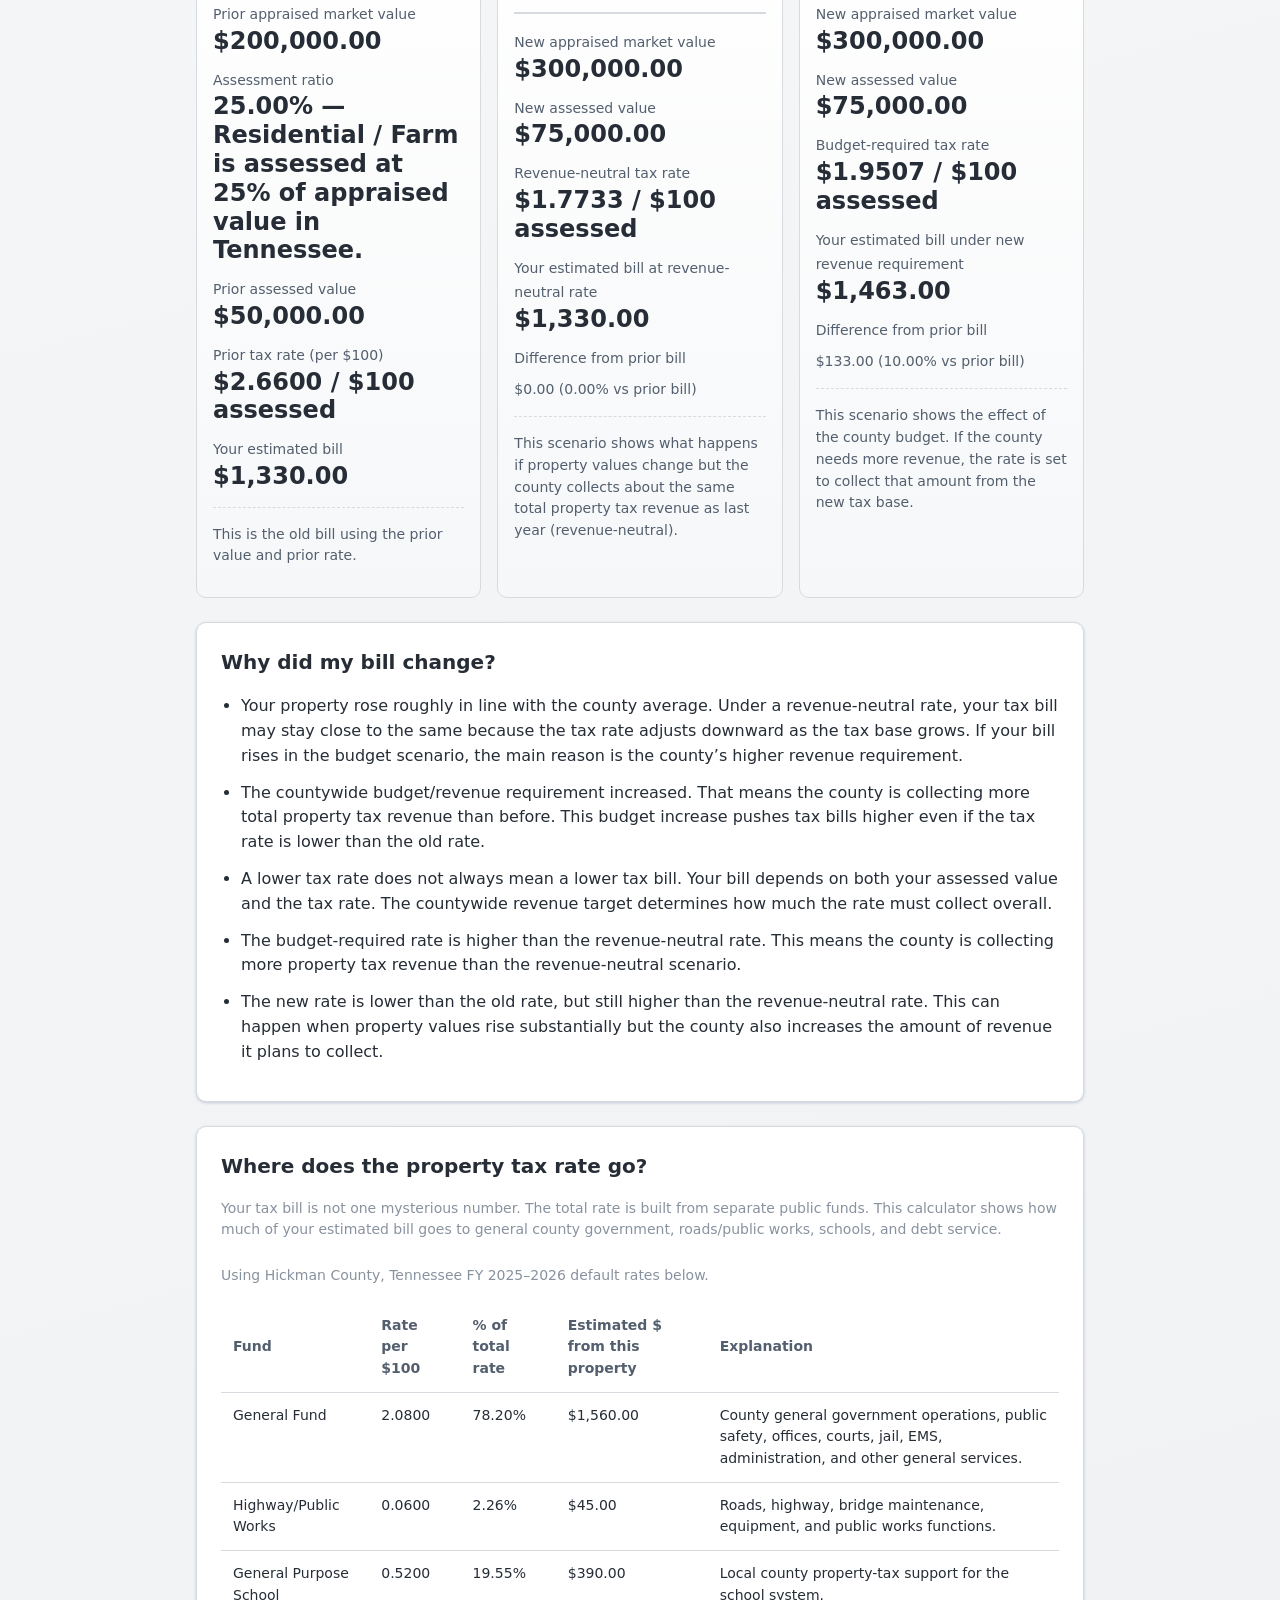
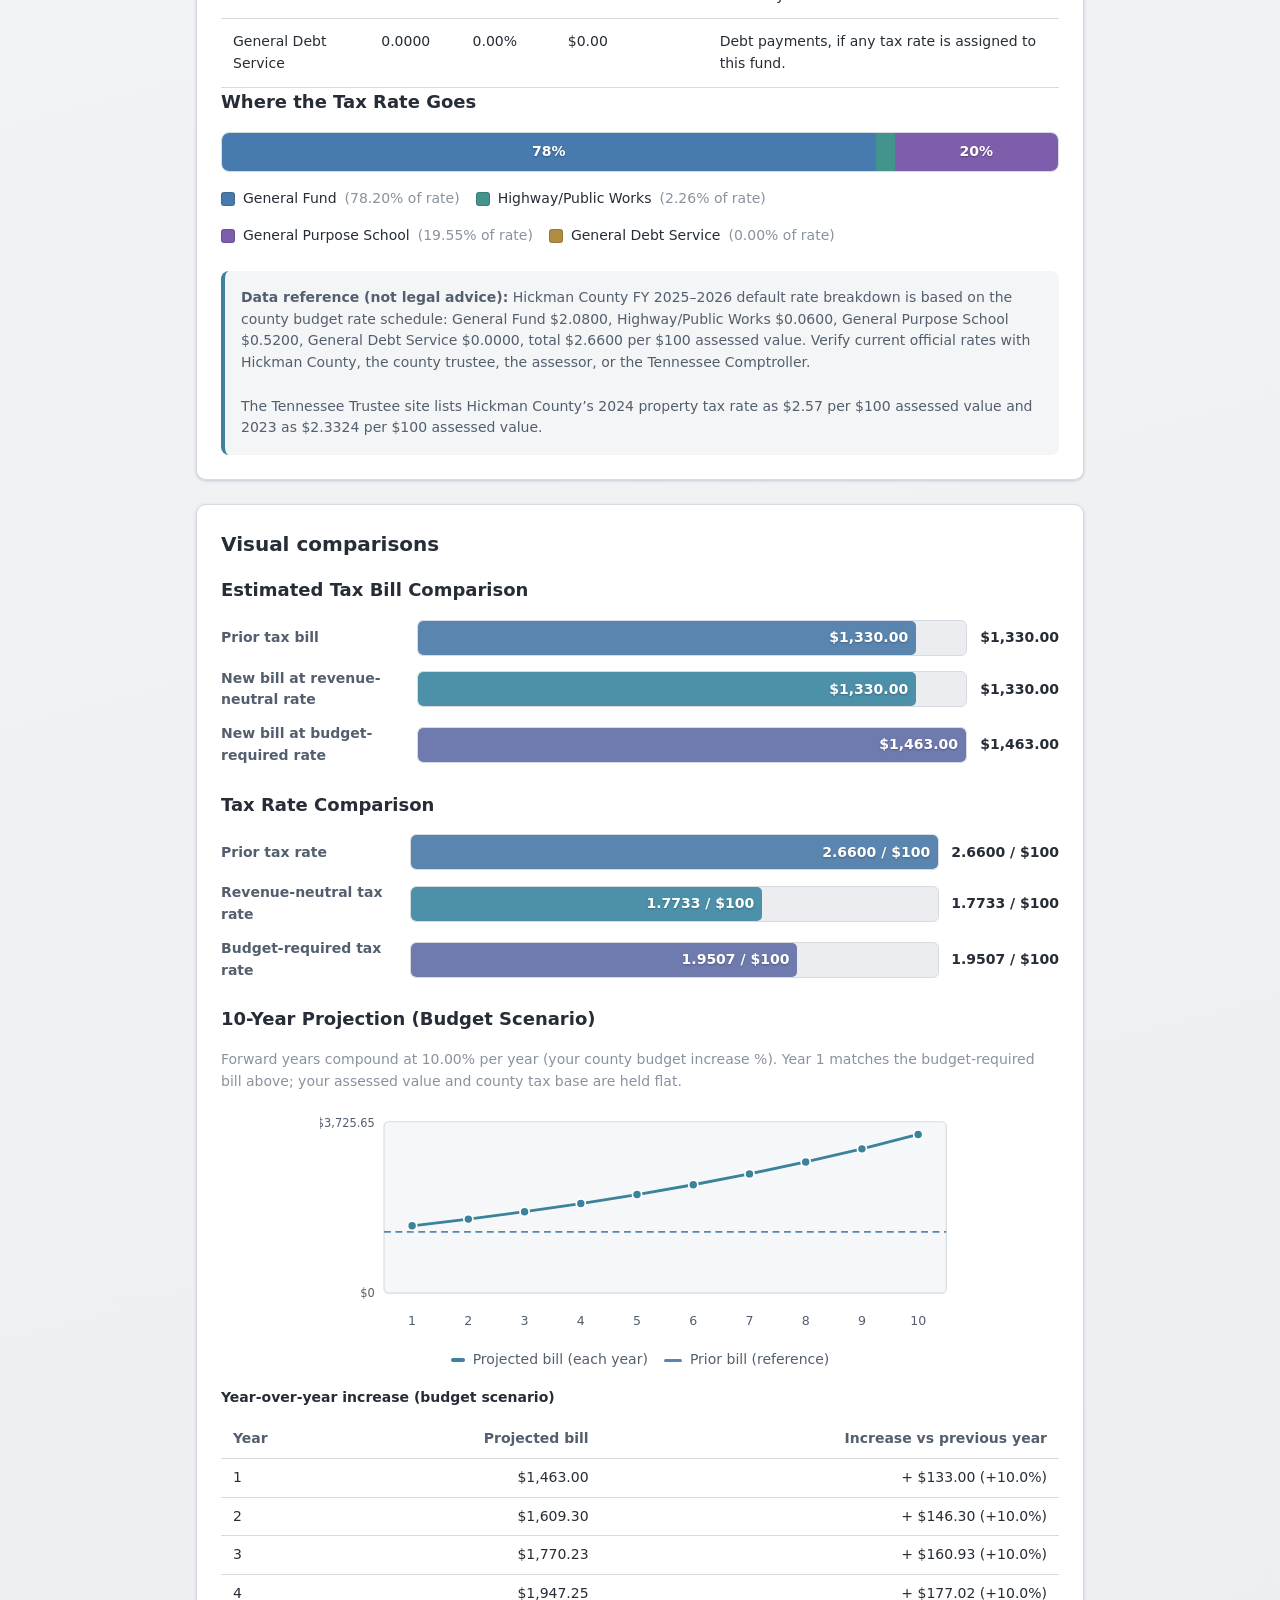
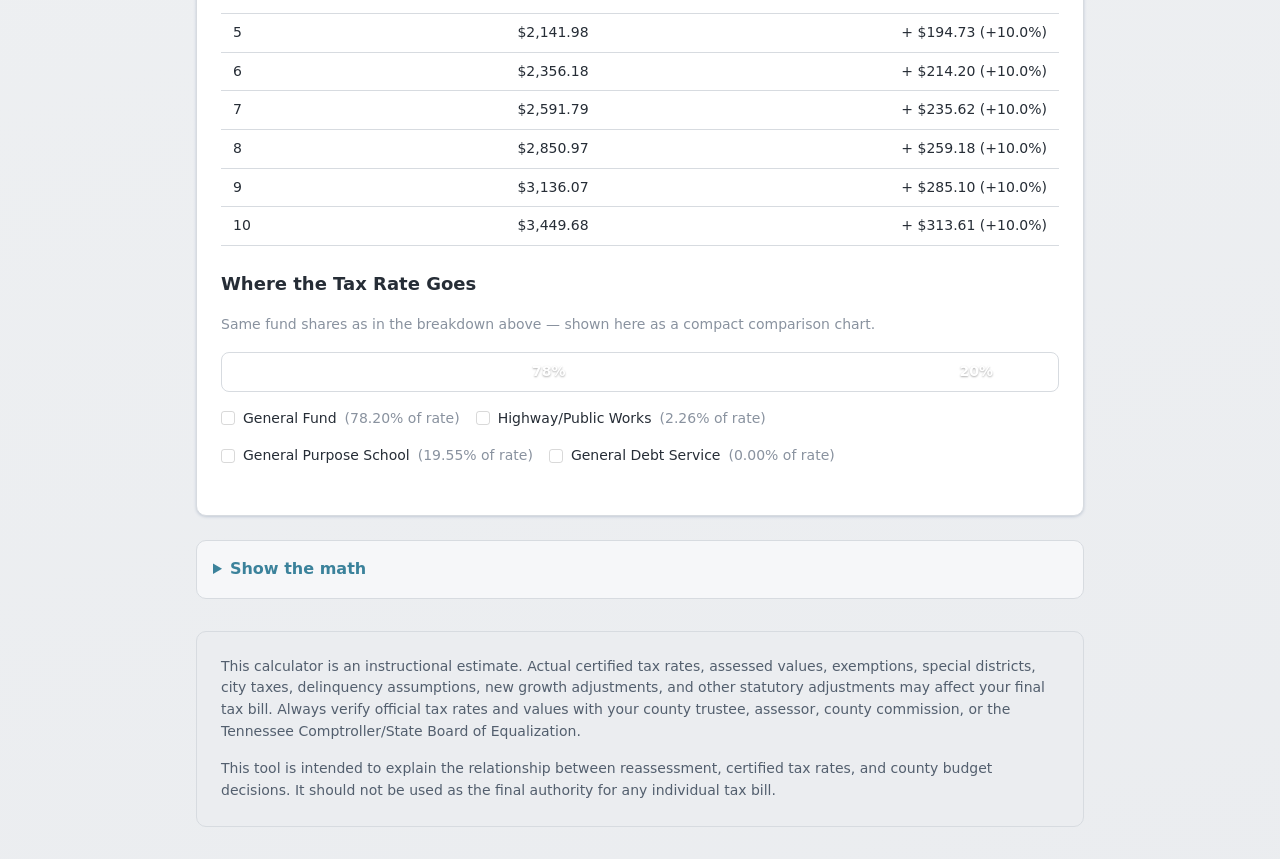
==== commit e3c08d82: "Add video tutorial link and styling enhancements to Property Tax Calculator page. This update includ" ====
--- a/property-tax-calculator.html
+++ b/property-tax-calculator.html
@@ -91,8 +91,38 @@
     .subtitle {
       font-size: var(--step-1);
       color: var(--gray-600);
+      margin: 0 0 var(--space-4);
+      max-width: 62ch;
+    }
+
+    .hero-tutorial-link {
+      font-size: var(--step-1);
       margin: 0 0 var(--space-6);
       max-width: 62ch;
+    }
+
+    .hero-tutorial-link a {
+      color: var(--accent);
+      font-weight: 600;
+      text-decoration: none;
+      border-bottom: 1px solid hsl(var(--hue-brand), 38%, 72%);
+    }
+
+    .hero-tutorial-link a:hover {
+      text-decoration: underline;
+      border-bottom-color: transparent;
+    }
+
+    .hero-tutorial-link a:focus-visible {
+      outline: 2px solid var(--accent);
+      outline-offset: 3px;
+      border-radius: 2px;
+    }
+
+    .hero-tutorial-note {
+      font-weight: 400;
+      color: var(--gray-600);
+      font-size: var(--step--1);
     }
 
     .callout {
@@ -704,6 +734,10 @@
       </div>
       <h1>Property Tax Calculator: Reappraisal vs. County Budget</h1>
       <p class="subtitle">See why your tax bill is not just about your property value. Reappraisal changes how the tax burden is distributed. The county budget determines how much total revenue must be collected.</p>
+      <p class="hero-tutorial-link">
+        <a href="https://www.youtube.com/watch?v=Csbbd-DljPk" target="_blank" rel="noopener noreferrer">Video tutorial: how to use this calculator</a>
+        <span class="hero-tutorial-note"> (opens YouTube in a new tab)</span>
+      </p>
       <div class="callout">
         <strong>Plain-language takeaway</strong>
         Many people think a 50% increase in appraised value means a 50% increase in taxes. That is not necessarily true. If the whole county’s assessed value rises, the tax rate should generally adjust downward under a revenue-neutral certified tax rate. Your bill goes up mainly when the county’s required property tax revenue goes up, or when your property value rises faster than the county average.
